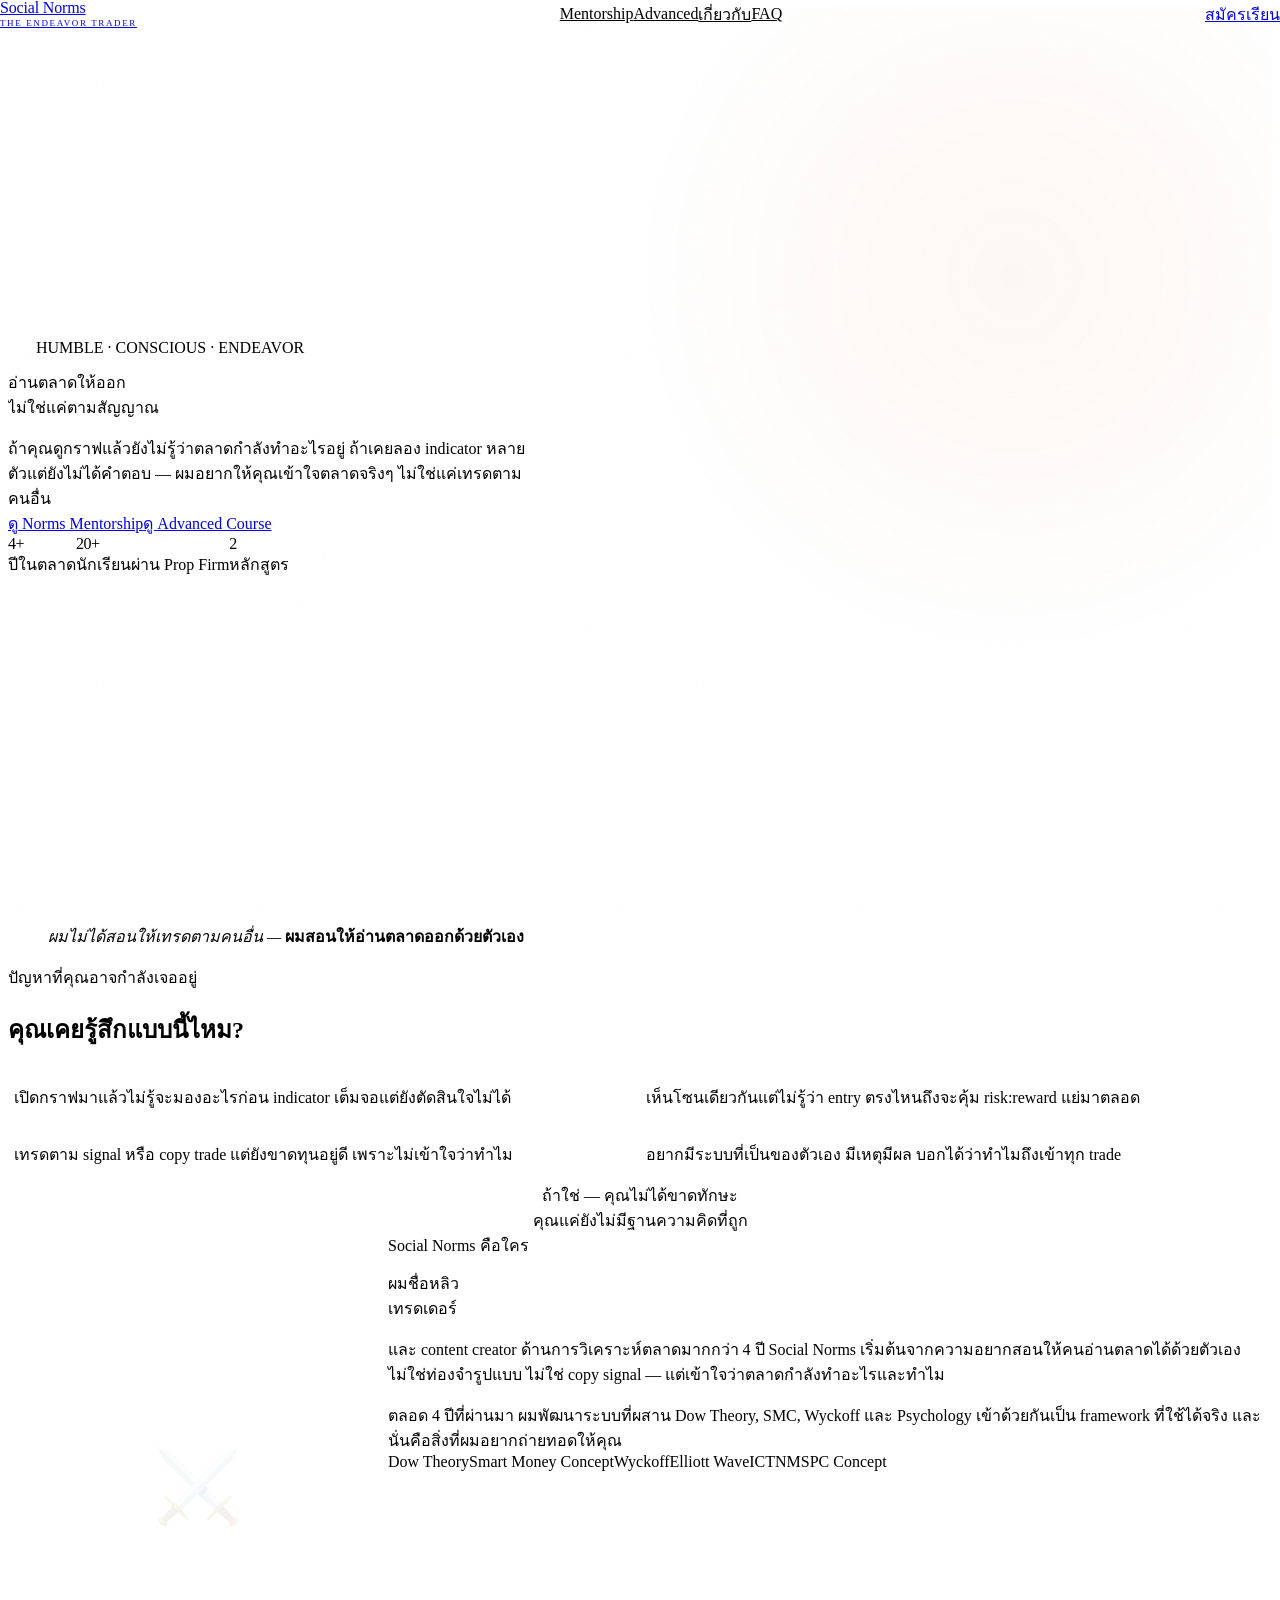
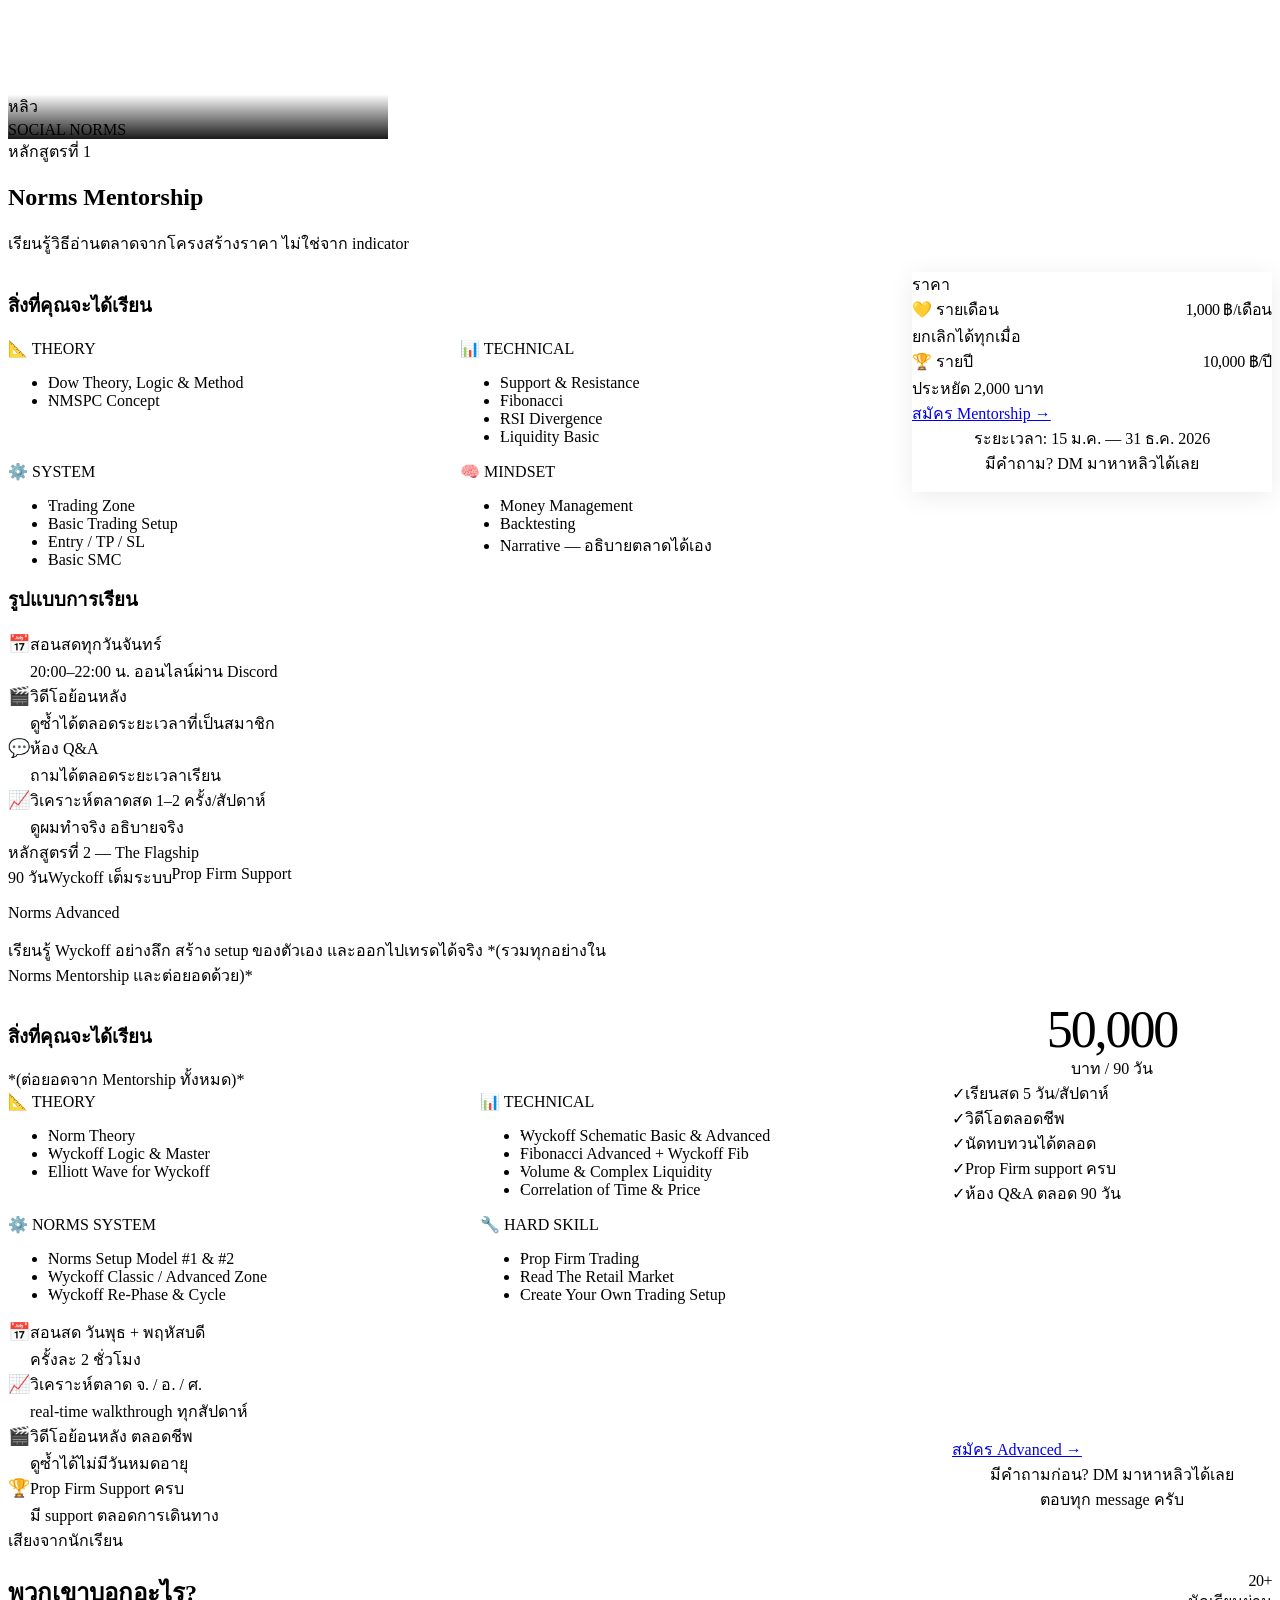
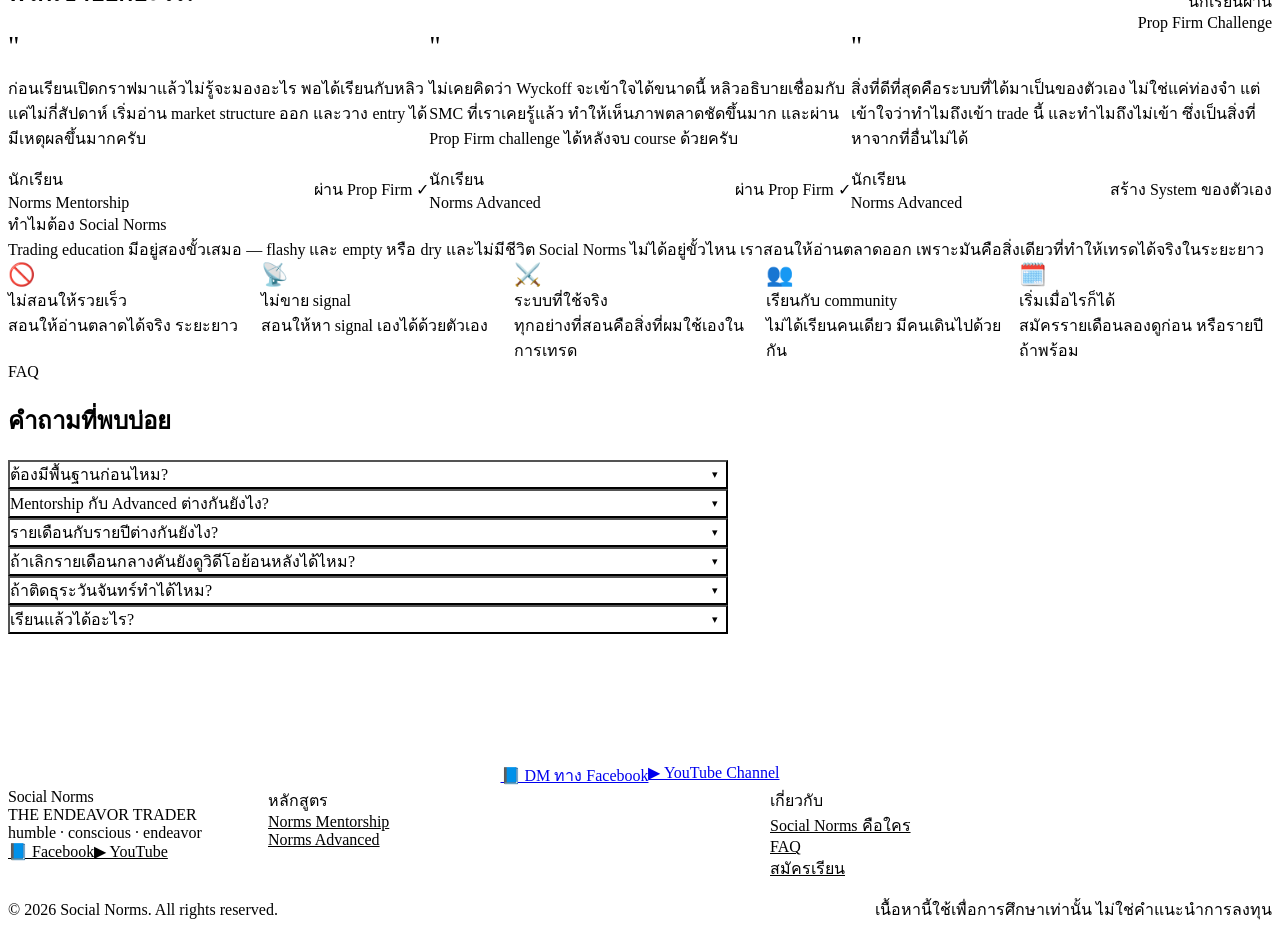
==== index.html @ 7aba49e7 "Initial landing page" ====
<!DOCTYPE html>
<html lang="th">
<head>
  <meta charset="UTF-8" />
  <meta name="viewport" content="width=device-width, initial-scale=1.0" />
  <meta name="description" content="Social Norms — เรียนรู้วิธีอ่านตลาดจากโครงสร้างราคา ไม่ใช่จาก indicator กับหลิว เทรดเดอร์และ content creator 4+ ปี นักเรียนกว่า 20 คนผ่าน Prop Firm" />
  <meta property="og:title" content="Social Norms — The Endeavor Trader" />
  <meta property="og:description" content="อ่านตลาดให้ออก ไม่ใช่แค่ตามสัญญาณ" />
  <meta property="og:type" content="website" />
  <title>Social Norms — The Endeavor Trader</title>
  <link rel="stylesheet" href="design-system.css" />

  <style>
    /* ═══════════════════════════════════════════════════════════
       PAGE-SPECIFIC STYLES
       Everything that extends the design system for this page.
    ═══════════════════════════════════════════════════════════ */

    /* ── NAV ─────────────────────────────────────────────────── */
    #nav {
      position: fixed;
      top: 0; left: 0; right: 0;
      z-index: var(--z-nav);
      height: var(--nav-height);
      display: flex;
      align-items: center;
      transition:
        background var(--duration-normal) var(--ease-out),
        border-color var(--duration-normal) var(--ease-out),
        backdrop-filter var(--duration-normal) var(--ease-out);
    }
    #nav.at-top {
      background: transparent;
      border-bottom: 1px solid transparent;
    }
    #nav.scrolled {
      background: rgba(13, 13, 13, 0.88);
      backdrop-filter: blur(16px);
      -webkit-backdrop-filter: blur(16px);
      border-bottom: 1px solid var(--border-subtle);
    }
    .nav-inner {
      width: 100%;
      max-width: var(--max-w-layout);
      margin: 0 auto;
      padding: 0 var(--section-padding-x);
      display: flex;
      align-items: center;
      justify-content: space-between;
      gap: var(--space-8);
    }
    .nav-logo {
      display: flex;
      flex-direction: column;
      line-height: 1;
      flex-shrink: 0;
    }
    .nav-logo-name {
      font-size: 16px;
      font-weight: var(--weight-black);
      color: var(--text-primary);
      letter-spacing: -0.01em;
    }
    .nav-logo-sub {
      font-size: 9px;
      font-weight: var(--weight-bold);
      color: var(--amber);
      letter-spacing: 0.18em;
      text-transform: uppercase;
      margin-top: 3px;
    }
    .nav-links {
      display: flex;
      align-items: center;
      gap: var(--space-8);
      flex: 1;
      justify-content: center;
    }
    .nav-links a {
      font-size: var(--text-sm);
      font-weight: var(--weight-medium);
      color: var(--text-secondary);
      transition: color var(--duration-fast) var(--ease-out);
      white-space: nowrap;
    }
    .nav-links a:hover { color: var(--text-primary); }

    .hamburger {
      display: none;
      flex-direction: column;
      justify-content: center;
      gap: 5px;
      width: 36px;
      height: 36px;
      cursor: pointer;
      flex-shrink: 0;
    }
    .hamburger span {
      display: block;
      height: 1.5px;
      background: var(--text-primary);
      border-radius: 2px;
      transition: all var(--duration-normal) var(--ease-out);
    }
    .hamburger.is-open span:nth-child(1) { transform: translateY(6.5px) rotate(45deg); }
    .hamburger.is-open span:nth-child(2) { opacity: 0; transform: scaleX(0); }
    .hamburger.is-open span:nth-child(3) { transform: translateY(-6.5px) rotate(-45deg); }

    .mobile-menu {
      position: fixed;
      inset: var(--nav-height) 0 0 0;
      z-index: calc(var(--z-nav) - 1);
      background: rgba(13, 13, 13, 0.97);
      backdrop-filter: blur(20px);
      display: flex;
      flex-direction: column;
      padding: var(--space-8) var(--space-6);
      gap: var(--space-1);
      pointer-events: none;
      opacity: 0;
      transform: translateY(-8px);
      transition:
        opacity var(--duration-normal) var(--ease-out),
        transform var(--duration-normal) var(--ease-out);
    }
    .mobile-menu.is-open {
      pointer-events: all;
      opacity: 1;
      transform: none;
    }
    .mobile-menu a {
      display: block;
      font-size: var(--text-lg);
      font-weight: var(--weight-bold);
      color: var(--text-secondary);
      padding: var(--space-4) 0;
      border-bottom: 1px solid var(--border-subtle);
      transition: color var(--duration-fast) var(--ease-out);
    }
    .mobile-menu a:hover { color: var(--text-primary); }
    .mobile-menu a.cta-link { color: var(--amber); border-bottom: none; margin-top: var(--space-4); }
    .mobile-menu a.cta-link:hover { color: var(--amber-300); }


    /* ── HERO ─────────────────────────────────────────────────── */
    #hero {
      position: relative;
      min-height: 100svh;
      display: flex;
      align-items: center;
      background: var(--bg-void);
      overflow: hidden;
    }
    #hero::before {
      content: '';
      position: absolute;
      top: -20%; right: -15%;
      width: 70vw;
      height: 70vw;
      max-width: 900px;
      max-height: 900px;
      background: radial-gradient(circle, rgba(212,122,42,0.055) 0%, transparent 60%);
      pointer-events: none;
    }
    #hero::after {
      content: '';
      position: absolute;
      inset: 0;
      background-image: url("data:image/svg+xml,%3Csvg xmlns='http://www.w3.org/2000/svg' width='300' height='300'%3E%3Cfilter id='noise'%3E%3CfeTurbulence type='fractalNoise' baseFrequency='0.65' numOctaves='3' stitchTiles='stitch'/%3E%3C/filter%3E%3Crect width='300' height='300' filter='url(%23noise)' opacity='0.035'/%3E%3C/svg%3E");
      pointer-events: none;
      opacity: 0.5;
    }
    .hero-inner {
      position: relative;
      z-index: 1;
      width: 100%;
      max-width: var(--max-w-layout);
      margin: 0 auto;
      padding: calc(var(--nav-height) + var(--space-24)) var(--section-padding-x) var(--space-24);
    }
    .hero-label {
      display: flex;
      align-items: center;
      gap: var(--space-3);
      margin-bottom: var(--space-8);
    }
    .hero-label-line { width: 28px; height: 1.5px; background: var(--amber); }
    .hero-label-text {
      font-size: var(--text-xs);
      font-weight: var(--weight-bold);
      color: var(--amber);
      letter-spacing: var(--tracking-label);
      text-transform: uppercase;
    }
    .hero-headline {
      font-size: var(--text-hero);
      font-weight: var(--weight-black);
      line-height: var(--leading-tight);
      letter-spacing: var(--tracking-display);
      color: var(--text-primary);
      margin-bottom: var(--space-6);
      max-width: 820px;
    }
    .hero-headline .accent { color: var(--amber); }
    .hero-body {
      font-size: clamp(var(--text-base), 1.6vw, var(--text-md));
      color: var(--text-secondary);
      line-height: var(--leading-relaxed);
      max-width: 520px;
      margin-bottom: var(--space-10);
    }
    .hero-actions {
      display: flex;
      align-items: center;
      gap: var(--space-4);
      flex-wrap: wrap;
      margin-bottom: var(--space-16);
    }
    .hero-stats {
      display: flex;
      gap: var(--space-12);
      padding-top: var(--space-10);
      border-top: 1px solid var(--border-subtle);
      flex-wrap: wrap;
    }
    .hero-stat-num {
      font-size: var(--text-4xl);
      font-weight: var(--weight-black);
      color: var(--amber);
      line-height: 1;
      letter-spacing: -0.03em;
      font-variant-numeric: tabular-nums;
      margin-bottom: var(--space-1);
    }
    .hero-stat-label { font-size: var(--text-sm); color: var(--text-muted); font-weight: var(--weight-medium); }


    /* ── SIGNAL STRIP ─────────────────────────────────────────── */
    #signal {
      background: var(--bg-surface);
      border-top: 1px solid var(--border-subtle);
      border-bottom: 1px solid var(--border-subtle);
      padding: var(--space-10) 0;
    }
    .signal-inner { display: flex; align-items: center; gap: var(--space-6); }
    .signal-line { flex-shrink: 0; width: 40px; height: 1px; background: var(--amber); }
    .signal-quote {
      font-size: clamp(var(--text-base), 1.8vw, var(--text-lg));
      color: var(--text-secondary);
      font-weight: var(--weight-regular);
      font-style: italic;
      line-height: var(--leading-relaxed);
    }
    .signal-quote strong { color: var(--text-primary); font-style: normal; }


    /* ── PROBLEMS ─────────────────────────────────────────────── */
    #problems { background: var(--bg-surface); }
    .problems-grid {
      display: grid;
      grid-template-columns: 1fr 1fr;
      gap: var(--space-4);
      margin-top: var(--space-12);
    }
    .problem-item {
      display: flex;
      align-items: flex-start;
      gap: var(--space-4);
      padding: var(--space-6);
      background: var(--bg-raised);
      border-radius: var(--radius-md);
      border: 1px solid var(--border-subtle);
      transition: border-color var(--duration-normal) var(--ease-out), background var(--duration-normal) var(--ease-out);
    }
    .problem-item:hover { border-color: var(--border-amber); background: var(--bg-highlight); }
    .problem-dot {
      width: 6px; height: 6px;
      background: var(--amber);
      border-radius: var(--radius-full);
      flex-shrink: 0;
      margin-top: 10px;
    }
    .problem-text { font-size: var(--text-base); color: var(--text-secondary); line-height: var(--leading-relaxed); }
    .problems-resolution {
      margin-top: var(--space-8);
      padding: var(--space-6) var(--space-8);
      border: 1px solid var(--border-amber);
      border-radius: var(--radius-md);
      background: var(--amber-tint-8);
      font-size: clamp(var(--text-base), 1.6vw, var(--text-md));
      color: var(--amber-300);
      font-weight: var(--weight-medium);
      line-height: var(--leading-relaxed);
      text-align: center;
    }
    .problems-resolution strong { color: var(--text-primary); font-weight: var(--weight-black); }


    /* ── ABOUT ────────────────────────────────────────────────── */
    #about { background: var(--bg-base); }
    .about-grid {
      display: grid;
      grid-template-columns: 380px 1fr;
      gap: var(--space-16);
      align-items: start;
    }
    .about-portrait-box {
      aspect-ratio: 3/4;
      background: var(--bg-raised);
      border-radius: var(--radius-lg);
      border: 1px solid var(--border-default);
      overflow: hidden;
      display: flex;
      align-items: center;
      justify-content: center;
      position: relative;
    }
    .about-portrait-placeholder { font-size: 72px; opacity: 0.08; }
    .about-portrait-caption {
      position: absolute;
      bottom: 0; left: 0; right: 0;
      padding: var(--space-4) var(--space-5);
      background: linear-gradient(to top, rgba(13,13,13,0.95), transparent);
    }
    .about-portrait-name { font-size: var(--text-sm); font-weight: var(--weight-bold); color: var(--text-primary); }
    .about-portrait-role { font-size: var(--text-xs); color: var(--amber); letter-spacing: var(--tracking-caption); text-transform: uppercase; margin-top: 2px; }
    .about-headline {
      font-size: clamp(var(--text-3xl), 4vw, var(--text-5xl));
      font-weight: var(--weight-black);
      line-height: var(--leading-tight);
      letter-spacing: var(--tracking-display);
      margin-bottom: var(--space-6);
    }
    .about-body { font-size: var(--text-base); color: var(--text-secondary); line-height: var(--leading-relaxed); margin-bottom: var(--space-4); }
    .about-frameworks { display: flex; flex-wrap: wrap; gap: var(--space-2); margin-top: var(--space-8); }
    .about-framework-tag {
      padding: var(--space-2) var(--space-4);
      background: var(--bg-overlay);
      border: 1px solid var(--border-default);
      border-radius: var(--radius-sm);
      font-size: var(--text-sm);
      font-weight: var(--weight-medium);
      color: var(--text-secondary);
      transition: border-color var(--duration-fast) var(--ease-out), color var(--duration-fast) var(--ease-out);
    }
    .about-framework-tag:hover { border-color: var(--border-amber); color: var(--amber-300); }


    /* ── MENTORSHIP ───────────────────────────────────────────── */
    #mentorship { background: var(--surface-light); color: var(--text-on-light); }
    .course-intro { max-width: var(--max-w-text); margin-bottom: var(--space-16); }
    .course-intro .label { color: var(--amber-700); }
    .mentorship-layout {
      display: grid;
      grid-template-columns: 1fr 360px;
      gap: var(--space-12);
      align-items: start;
    }
    .curriculum-grid { display: grid; grid-template-columns: 1fr 1fr; gap: var(--space-4); margin-top: var(--space-6); }
    .curriculum-block {
      padding: var(--space-5) var(--space-6);
      background: var(--surface-light-2);
      border-radius: var(--radius-md);
      border: 1px solid var(--surface-light-3);
    }
    .curriculum-block-title {
      font-size: var(--text-xs);
      font-weight: var(--weight-bold);
      color: var(--amber-700);
      letter-spacing: var(--tracking-label);
      text-transform: uppercase;
      margin-bottom: var(--space-3);
    }
    .curriculum-list { display: flex; flex-direction: column; gap: var(--space-1); }
    .curriculum-list li {
      font-size: var(--text-sm);
      color: var(--text-on-light-2);
      line-height: var(--leading-normal);
      padding-left: var(--space-4);
      position: relative;
    }
    .curriculum-list li::before { content: '·'; position: absolute; left: var(--space-1); color: var(--amber-600); }
    .format-list { display: flex; flex-direction: column; gap: var(--space-5); margin-top: var(--space-6); }
    .format-item { display: flex; gap: var(--space-4); align-items: flex-start; }
    .format-icon { font-size: 18px; flex-shrink: 0; margin-top: 1px; }
    .format-label { font-size: var(--text-sm); font-weight: var(--weight-bold); color: var(--text-on-light); margin-bottom: 2px; }
    .format-desc { font-size: var(--text-sm); color: var(--text-on-light-3); line-height: var(--leading-normal); }
    .pricing-card {
      background: #fff;
      border-radius: var(--radius-lg);
      border: 1px solid var(--surface-light-3);
      box-shadow: 0 4px 24px rgba(0,0,0,0.08);
      overflow: hidden;
      position: sticky;
      top: calc(var(--nav-height) + var(--space-6));
    }
    .pricing-header { padding: var(--space-6) var(--space-8); border-bottom: 1px solid var(--surface-light-3); }
    .pricing-title { font-size: var(--text-sm); font-weight: var(--weight-bold); color: var(--text-on-light-2); letter-spacing: var(--tracking-label); text-transform: uppercase; }
    .pricing-body { padding: var(--space-6) var(--space-8); }
    .pricing-option {
      display: flex;
      justify-content: space-between;
      align-items: flex-start;
      padding: var(--space-4) 0;
      border-bottom: 1px solid var(--surface-light-3);
    }
    .pricing-option:last-of-type { border-bottom: none; }
    .pricing-option-name { font-size: var(--text-sm); font-weight: var(--weight-bold); color: var(--text-on-light); }
    .pricing-option-note { font-size: var(--text-xs); color: var(--text-on-light-3); margin-top: 2px; }
    .pricing-option-price {
      font-size: var(--text-xl);
      font-weight: var(--weight-black);
      color: var(--amber-600);
      letter-spacing: -0.02em;
      font-variant-numeric: tabular-nums;
      white-space: nowrap;
    }
    .pricing-option-unit { font-size: var(--text-xs); font-weight: var(--weight-regular); color: var(--text-on-light-3); }
    .pricing-footer { padding: var(--space-6) var(--space-8); background: var(--surface-light-2); border-top: 1px solid var(--surface-light-3); }
    .pricing-note { font-size: var(--text-xs); color: var(--text-on-light-3); text-align: center; margin-top: var(--space-3); line-height: var(--leading-relaxed); }


    /* ── ADVANCED ─────────────────────────────────────────────── */
    #advanced { background: var(--bg-void); }
    .advanced-card {
      background: var(--bg-surface);
      border: 1px solid var(--border-default);
      border-top: 3px solid var(--amber);
      border-radius: var(--radius-lg);
      overflow: hidden;
    }
    .advanced-card-header { padding: var(--space-12) var(--space-12) var(--space-8); border-bottom: 1px solid var(--border-subtle); }
    .advanced-tags { display: flex; gap: var(--space-3); margin-bottom: var(--space-6); flex-wrap: wrap; }
    .advanced-headline {
      font-size: clamp(var(--text-2xl), 3.5vw, var(--text-4xl));
      font-weight: var(--weight-black);
      letter-spacing: var(--tracking-display);
      line-height: var(--leading-tight);
      margin-bottom: var(--space-4);
    }
    .advanced-subtext { font-size: var(--text-base); color: var(--text-secondary); max-width: 600px; line-height: var(--leading-relaxed); }
    .advanced-card-body { display: grid; grid-template-columns: 1fr 320px; gap: 0; }
    .advanced-curriculum { padding: var(--space-10) var(--space-12); border-right: 1px solid var(--border-subtle); }
    .advanced-curriculum-grid { display: grid; grid-template-columns: 1fr 1fr; gap: var(--space-4); margin-top: var(--space-6); }
    .advanced-format-list { display: flex; flex-direction: column; gap: var(--space-4); margin-top: var(--space-8); padding-top: var(--space-8); border-top: 1px solid var(--border-subtle); }
    .advanced-pricing { padding: var(--space-10) var(--space-8); display: flex; flex-direction: column; }
    .advanced-price-display { text-align: center; margin-bottom: var(--space-8); }
    .advanced-price-num { font-size: 52px; font-weight: var(--weight-black); color: var(--amber); letter-spacing: -0.04em; line-height: 1; font-variant-numeric: tabular-nums; }
    .advanced-price-unit { font-size: var(--text-sm); color: var(--text-muted); margin-top: var(--space-2); }
    .advanced-includes { display: flex; flex-direction: column; gap: var(--space-3); margin-bottom: var(--space-8); flex: 1; }
    .advanced-include { display: flex; align-items: center; gap: var(--space-3); font-size: var(--text-sm); color: var(--text-secondary); }
    .advanced-include-check { color: var(--amber); font-weight: var(--weight-black); font-size: var(--text-base); flex-shrink: 0; }


    /* ── TESTIMONIALS ────────────────────────────────────────── */
    #proof { background: var(--bg-surface); }
    .proof-header { display: flex; justify-content: space-between; align-items: flex-end; gap: var(--space-8); margin-bottom: var(--space-12); flex-wrap: wrap; }
    .proof-stat { text-align: right; flex-shrink: 0; }
    .proof-stat-num { font-size: var(--text-4xl); font-weight: var(--weight-black); color: var(--amber); letter-spacing: -0.03em; font-variant-numeric: tabular-nums; line-height: 1; }
    .proof-stat-label { font-size: var(--text-sm); color: var(--text-muted); margin-top: var(--space-1); }
    .testimonials-grid { display: grid; grid-template-columns: repeat(3, 1fr); gap: var(--space-5); }
    .testimonial {
      background: var(--bg-raised);
      border-radius: var(--radius-md);
      border: 1px solid var(--border-subtle);
      padding: var(--space-8);
      display: flex;
      flex-direction: column;
      gap: var(--space-5);
      transition: border-color var(--duration-normal) var(--ease-out);
    }
    .testimonial:hover { border-color: var(--border-amber); }
    .testimonial-mark { font-size: 28px; color: var(--amber); font-weight: var(--weight-black); line-height: 1; }
    .testimonial-text { font-size: var(--text-base); color: var(--text-secondary); line-height: var(--leading-relaxed); flex: 1; }
    .testimonial-footer { display: flex; align-items: center; justify-content: space-between; gap: var(--space-3); padding-top: var(--space-4); border-top: 1px solid var(--border-subtle); }
    .testimonial-author-name { font-size: var(--text-sm); font-weight: var(--weight-bold); color: var(--text-primary); }
    .testimonial-author-tag { font-size: var(--text-xs); color: var(--text-muted); margin-top: 2px; }


    /* ── WHY ──────────────────────────────────────────────────── */
    #why { background: var(--bg-base); }
    .why-statement {
      max-width: var(--max-w-text);
      font-size: clamp(var(--text-lg), 2.5vw, var(--text-2xl));
      font-weight: var(--weight-regular);
      color: var(--text-secondary);
      line-height: var(--leading-relaxed);
      margin-bottom: var(--space-16);
    }
    .why-statement strong { color: var(--text-primary); font-weight: var(--weight-bold); }
    .why-pillars { display: grid; grid-template-columns: repeat(5, 1fr); gap: var(--space-4); }
    .why-pillar {
      padding: var(--space-6) var(--space-5);
      border: 1px solid var(--border-subtle);
      border-radius: var(--radius-md);
      transition: border-color var(--duration-normal) var(--ease-out), background var(--duration-normal) var(--ease-out);
    }
    .why-pillar:hover { border-color: var(--border-amber); background: var(--amber-tint-8); }
    .why-pillar-icon { font-size: 22px; margin-bottom: var(--space-4); }
    .why-pillar-title { font-size: var(--text-sm); font-weight: var(--weight-bold); color: var(--text-primary); margin-bottom: var(--space-2); }
    .why-pillar-desc { font-size: var(--text-sm); color: var(--text-muted); line-height: var(--leading-relaxed); }


    /* ── FAQ ──────────────────────────────────────────────────── */
    #faq { background: var(--surface-light); color: var(--text-on-light); }
    .faq-body { max-width: 720px; margin-top: var(--space-12); }
    .faq-item { border-bottom: 1px solid var(--surface-light-3); }
    .faq-item:first-child { border-top: 1px solid var(--surface-light-3); }
    .faq-trigger {
      width: 100%;
      text-align: left;
      display: flex;
      justify-content: space-between;
      align-items: center;
      gap: var(--space-6);
      padding: var(--space-5) 0;
      font-family: var(--font-sans);
      font-size: var(--text-base);
      font-weight: var(--weight-bold);
      color: var(--text-on-light);
      cursor: pointer;
      background: none;
      transition: color var(--duration-fast) var(--ease-out);
    }
    .faq-trigger:hover { color: var(--amber-700); }
    .faq-trigger.is-open { color: var(--amber-700); }
    .faq-icon {
      flex-shrink: 0;
      width: 22px; height: 22px;
      border-radius: var(--radius-full);
      background: var(--surface-light-3);
      display: flex;
      align-items: center;
      justify-content: center;
      font-size: 11px;
      color: var(--text-on-light-2);
      transition: transform var(--duration-normal) var(--ease-out), background var(--duration-normal) var(--ease-out), color var(--duration-normal) var(--ease-out);
    }
    .faq-trigger.is-open .faq-icon { transform: rotate(180deg); background: var(--amber-600); color: #fff; }
    .faq-panel { max-height: 0; overflow: hidden; transition: max-height var(--duration-slow) var(--ease-out); }
    .faq-panel-inner { padding-bottom: var(--space-5); font-size: var(--text-base); color: var(--text-on-light-2); line-height: var(--leading-relaxed); }


    /* ── FINAL CTA ────────────────────────────────────────────── */
    #cta { background: var(--amber); position: relative; overflow: hidden; }
    #cta::before {
      content: '';
      position: absolute;
      top: -50%; right: -20%;
      width: 60vw; height: 60vw;
      background: radial-gradient(circle, rgba(255,255,255,0.07) 0%, transparent 60%);
      pointer-events: none;
    }
    .cta-inner { position: relative; z-index: 1; text-align: center; max-width: 600px; margin: 0 auto; }
    .cta-label { font-size: var(--text-xs); font-weight: var(--weight-bold); letter-spacing: var(--tracking-label); text-transform: uppercase; color: rgba(255,255,255,0.65); margin-bottom: var(--space-4); }
    .cta-headline { font-size: clamp(var(--text-3xl), 5vw, var(--text-5xl)); font-weight: var(--weight-black); letter-spacing: var(--tracking-display); line-height: var(--leading-tight); color: #fff; margin-bottom: var(--space-4); }
    .cta-body { font-size: var(--text-base); color: rgba(255,255,255,0.80); line-height: var(--leading-relaxed); margin-bottom: var(--space-10); }
    .cta-actions { display: flex; gap: var(--space-4); justify-content: center; flex-wrap: wrap; }


    /* ── FOOTER ───────────────────────────────────────────────── */
    footer { background: var(--bg-void); border-top: 1px solid var(--border-subtle); padding: var(--space-16) 0 var(--space-8); }
    .footer-top { display: grid; grid-template-columns: 260px 1fr 1fr; gap: var(--space-12); padding-bottom: var(--space-12); border-bottom: 1px solid var(--border-subtle); margin-bottom: var(--space-8); }
    .footer-brand-name { font-size: var(--text-lg); font-weight: var(--weight-black); letter-spacing: -0.01em; margin-bottom: var(--space-1); }
    .footer-brand-tagline { font-size: var(--text-xs); color: var(--amber); letter-spacing: var(--tracking-label); text-transform: uppercase; margin-bottom: var(--space-3); }
    .footer-brand-values { font-size: var(--text-xs); color: var(--text-muted); letter-spacing: var(--tracking-caption); }
    .footer-social { display: flex; gap: var(--space-3); margin-top: var(--space-6); }
    .footer-social-link {
      display: inline-flex;
      align-items: center;
      gap: var(--space-2);
      padding: var(--space-2) var(--space-4);
      background: var(--bg-raised);
      border: 1px solid var(--border-subtle);
      border-radius: var(--radius-sm);
      font-size: var(--text-xs);
      font-weight: var(--weight-medium);
      color: var(--text-muted);
      transition: border-color var(--duration-fast) var(--ease-out), color var(--duration-fast) var(--ease-out);
    }
    .footer-social-link:hover { border-color: var(--border-medium); color: var(--text-secondary); }
    .footer-col-title { font-size: var(--text-xs); font-weight: var(--weight-bold); letter-spacing: var(--tracking-label); text-transform: uppercase; color: var(--text-muted); margin-bottom: var(--space-5); }
    .footer-links { display: flex; flex-direction: column; gap: var(--space-3); }
    .footer-links a { font-size: var(--text-sm); color: var(--text-muted); transition: color var(--duration-fast) var(--ease-out); }
    .footer-links a:hover { color: var(--text-secondary); }
    .footer-bottom { display: flex; justify-content: space-between; align-items: center; gap: var(--space-4); flex-wrap: wrap; }
    .footer-bottom p { font-size: var(--text-xs); color: var(--text-muted); }


    /* ── RESPONSIVE ───────────────────────────────────────────── */
    @media (max-width: 1100px) {
      .why-pillars { grid-template-columns: repeat(3, 1fr); }
      .advanced-curriculum-grid { grid-template-columns: 1fr; }
    }
    @media (max-width: 900px) {
      .nav-links, .nav-cta { display: none; }
      .hamburger { display: flex; }
      .about-grid { grid-template-columns: 1fr; }
      .about-portrait { display: none; }
      .mentorship-layout { grid-template-columns: 1fr; }
      .curriculum-grid { grid-template-columns: 1fr; }
      .pricing-card { position: static; }
      .advanced-card-body { grid-template-columns: 1fr; }
      .advanced-curriculum { border-right: none; border-bottom: 1px solid var(--border-subtle); }
      .advanced-card-header { padding: var(--space-8); }
      .advanced-curriculum { padding: var(--space-8); }
      .advanced-pricing { padding: var(--space-8); }
      .testimonials-grid { grid-template-columns: 1fr; }
      .why-pillars { grid-template-columns: 1fr 1fr; }
      .proof-header { flex-direction: column; align-items: flex-start; }
      .proof-stat { text-align: left; }
      .footer-top { grid-template-columns: 1fr; gap: var(--space-8); }
      .footer-bottom { flex-direction: column; text-align: center; }
    }
    @media (max-width: 640px) {
      .problems-grid { grid-template-columns: 1fr; }
      .why-pillars { grid-template-columns: 1fr; }
      .hero-stats { gap: var(--space-8); }
      .cta-actions { flex-direction: column; align-items: center; }
    }
  </style>
</head>

<body>

  <!-- ══════════════ NAV ══════════════ -->
  <nav id="nav" class="at-top">
    <div class="nav-inner">
      <a href="/" class="nav-logo" aria-label="Social Norms — หน้าแรก">
        <span class="nav-logo-name">Social Norms</span>
        <span class="nav-logo-sub">The Endeavor Trader</span>
      </a>
      <div class="nav-links">
        <a href="#mentorship">Mentorship</a>
        <a href="#advanced">Advanced</a>
        <a href="#about">เกี่ยวกับ</a>
        <a href="#faq">FAQ</a>
      </div>
      <a href="#mentorship" class="btn btn-primary btn-sm nav-cta">สมัครเรียน</a>
      <button class="hamburger" id="hamburger" aria-label="เปิด/ปิดเมนู" aria-expanded="false">
        <span></span><span></span><span></span>
      </button>
    </div>
  </nav>

  <div class="mobile-menu" id="mobile-menu" role="navigation">
    <a href="#mentorship" onclick="closeMobileMenu()">Norms Mentorship</a>
    <a href="#advanced" onclick="closeMobileMenu()">Norms Advanced</a>
    <a href="#about" onclick="closeMobileMenu()">เกี่ยวกับ Social Norms</a>
    <a href="#faq" onclick="closeMobileMenu()">FAQ</a>
    <a href="#cta" onclick="closeMobileMenu()" class="cta-link">สมัครเรียน →</a>
  </div>


  <!-- ══════════════ HERO ══════════════ -->
  <section id="hero">
    <div class="hero-inner">
      <div class="hero-label reveal">
        <div class="hero-label-line"></div>
        <span class="hero-label-text">humble · conscious · endeavor</span>
      </div>
      <h1 class="hero-headline">
        <span class="reveal" style="--reveal-delay:80ms;">อ่านตลาดให้ออก</span><br/>
        <span class="reveal" style="--reveal-delay:160ms;">ไม่ใช่แค่<span class="accent">ตามสัญญาณ</span></span>
      </h1>
      <p class="hero-body reveal" style="--reveal-delay:240ms;">
        ถ้าคุณดูกราฟแล้วยังไม่รู้ว่าตลาดกำลังทำอะไรอยู่
        ถ้าเคยลอง indicator หลายตัวแต่ยังไม่ได้คำตอบ —
        ผมอยากให้คุณเข้าใจตลาดจริงๆ ไม่ใช่แค่เทรดตามคนอื่น
      </p>
      <div class="hero-actions reveal" style="--reveal-delay:320ms;">
        <a href="#mentorship" class="btn btn-primary btn-lg">ดู Norms Mentorship</a>
        <a href="#advanced" class="btn btn-ghost btn-lg">ดู Advanced Course</a>
      </div>
      <div class="hero-stats reveal" style="--reveal-delay:400ms;">
        <div class="hero-stat">
          <div class="hero-stat-num">4+</div>
          <div class="hero-stat-label">ปีในตลาด</div>
        </div>
        <div class="hero-stat">
          <div class="hero-stat-num">20+</div>
          <div class="hero-stat-label">นักเรียนผ่าน Prop Firm</div>
        </div>
        <div class="hero-stat">
          <div class="hero-stat-num">2</div>
          <div class="hero-stat-label">หลักสูตร</div>
        </div>
      </div>
    </div>
  </section>


  <!-- ══════════════ SIGNAL STRIP ══════════════ -->
  <div id="signal">
    <div class="container">
      <div class="signal-inner">
        <div class="signal-line"></div>
        <p class="signal-quote">
          ผมไม่ได้สอนให้เทรดตามคนอื่น —
          <strong>ผมสอนให้อ่านตลาดออกด้วยตัวเอง</strong>
        </p>
      </div>
    </div>
  </div>


  <!-- ══════════════ PROBLEMS ══════════════ -->
  <section id="problems" class="section">
    <div class="container">
      <span class="label reveal">ปัญหาที่คุณอาจกำลังเจออยู่</span>
      <h2 class="type-section reveal" style="--reveal-delay:80ms;">คุณเคยรู้สึกแบบนี้ไหม?</h2>
      <div class="problems-grid">
        <div class="problem-item reveal" style="--reveal-delay:80ms;">
          <div class="problem-dot"></div>
          <p class="problem-text">เปิดกราฟมาแล้วไม่รู้จะมองอะไรก่อน indicator เต็มจอแต่ยังตัดสินใจไม่ได้</p>
        </div>
        <div class="problem-item reveal" style="--reveal-delay:160ms;">
          <div class="problem-dot"></div>
          <p class="problem-text">เห็นโซนเดียวกันแต่ไม่รู้ว่า entry ตรงไหนถึงจะคุ้ม risk:reward แย่มาตลอด</p>
        </div>
        <div class="problem-item reveal" style="--reveal-delay:240ms;">
          <div class="problem-dot"></div>
          <p class="problem-text">เทรดตาม signal หรือ copy trade แต่ยังขาดทุนอยู่ดี เพราะไม่เข้าใจว่าทำไม</p>
        </div>
        <div class="problem-item reveal" style="--reveal-delay:320ms;">
          <div class="problem-dot"></div>
          <p class="problem-text">อยากมีระบบที่เป็นของตัวเอง มีเหตุมีผล บอกได้ว่าทำไมถึงเข้าทุก trade</p>
        </div>
      </div>
      <div class="problems-resolution reveal">
        ถ้าใช่ — คุณไม่ได้ขาดทักษะ<br/>
        <strong>คุณแค่ยังไม่มีฐานความคิดที่ถูก</strong>
      </div>
    </div>
  </section>


  <!-- ══════════════ ABOUT ══════════════ -->
  <section id="about" class="section">
    <div class="container">
      <div class="about-grid">
        <div class="about-portrait reveal">
          <div class="about-portrait-box">
            <div class="about-portrait-placeholder">⚔️</div>
            <div class="about-portrait-caption">
              <div class="about-portrait-name">หลิว</div>
              <div class="about-portrait-role">Social Norms</div>
            </div>
          </div>
        </div>
        <div class="about-content">
          <span class="label reveal">Social Norms คือใคร</span>
          <h2 class="about-headline reveal" style="--reveal-delay:80ms;">
            ผมชื่อหลิว<br/>
            <span class="text-amber">เทรดเดอร์</span>
          </h2>
          <p class="about-body reveal" style="--reveal-delay:160ms;">
            และ content creator ด้านการวิเคราะห์ตลาดมากกว่า 4 ปี
            Social Norms เริ่มต้นจากความอยากสอนให้คนอ่านตลาดได้ด้วยตัวเอง
            ไม่ใช่ท่องจำรูปแบบ ไม่ใช่ copy signal —
            แต่เข้าใจว่าตลาดกำลังทำอะไรและทำไม
          </p>
          <p class="about-body reveal" style="--reveal-delay:200ms;">
            ตลอด 4 ปีที่ผ่านมา ผมพัฒนาระบบที่ผสาน Dow Theory, SMC,
            Wyckoff และ Psychology เข้าด้วยกันเป็น framework ที่ใช้ได้จริง
            และนั่นคือสิ่งที่ผมอยากถ่ายทอดให้คุณ
          </p>
          <div class="about-frameworks reveal" style="--reveal-delay:280ms;">
            <span class="about-framework-tag">Dow Theory</span>
            <span class="about-framework-tag">Smart Money Concept</span>
            <span class="about-framework-tag">Wyckoff</span>
            <span class="about-framework-tag">Elliott Wave</span>
            <span class="about-framework-tag">ICT</span>
            <span class="about-framework-tag">NMSPC Concept</span>
          </div>
        </div>
      </div>
    </div>
  </section>


  <!-- ══════════════ MENTORSHIP ══════════════ -->
  <section id="mentorship" class="section">
    <div class="container">
      <div class="course-intro">
        <span class="label reveal">หลักสูตรที่ 1</span>
        <h2 class="type-section reveal" style="--reveal-delay:80ms;">Norms Mentorship</h2>
        <p class="type-body reveal" style="--reveal-delay:160ms; color:var(--text-on-light-2); margin-top:var(--space-3);">
          เรียนรู้วิธีอ่านตลาดจากโครงสร้างราคา ไม่ใช่จาก indicator
        </p>
      </div>
      <div class="mentorship-layout">
        <div>
          <h3 class="type-title reveal" style="color:var(--text-on-light);">สิ่งที่คุณจะได้เรียน</h3>
          <div class="curriculum-grid">
            <div class="curriculum-block reveal" style="--reveal-delay:80ms;">
              <div class="curriculum-block-title">📐 Theory</div>
              <ul class="curriculum-list">
                <li>Dow Theory, Logic & Method</li>
                <li>NMSPC Concept</li>
              </ul>
            </div>
            <div class="curriculum-block reveal" style="--reveal-delay:120ms;">
              <div class="curriculum-block-title">📊 Technical</div>
              <ul class="curriculum-list">
                <li>Support & Resistance</li>
                <li>Fibonacci</li>
                <li>RSI Divergence</li>
                <li>Liquidity Basic</li>
              </ul>
            </div>
            <div class="curriculum-block reveal" style="--reveal-delay:160ms;">
              <div class="curriculum-block-title">⚙️ System</div>
              <ul class="curriculum-list">
                <li>Trading Zone</li>
                <li>Basic Trading Setup</li>
                <li>Entry / TP / SL</li>
                <li>Basic SMC</li>
              </ul>
            </div>
            <div class="curriculum-block reveal" style="--reveal-delay:200ms;">
              <div class="curriculum-block-title">🧠 Mindset</div>
              <ul class="curriculum-list">
                <li>Money Management</li>
                <li>Backtesting</li>
                <li>Narrative — อธิบายตลาดได้เอง</li>
              </ul>
            </div>
          </div>
          <h3 class="type-title reveal" style="color:var(--text-on-light); margin-top:var(--space-10);">รูปแบบการเรียน</h3>
          <div class="format-list">
            <div class="format-item reveal" style="--reveal-delay:80ms;">
              <div class="format-icon">📅</div>
              <div>
                <div class="format-label">สอนสดทุกวันจันทร์</div>
                <div class="format-desc">20:00–22:00 น. ออนไลน์ผ่าน Discord</div>
              </div>
            </div>
            <div class="format-item reveal" style="--reveal-delay:120ms;">
              <div class="format-icon">🎬</div>
              <div>
                <div class="format-label">วิดีโอย้อนหลัง</div>
                <div class="format-desc">ดูซ้ำได้ตลอดระยะเวลาที่เป็นสมาชิก</div>
              </div>
            </div>
            <div class="format-item reveal" style="--reveal-delay:160ms;">
              <div class="format-icon">💬</div>
              <div>
                <div class="format-label">ห้อง Q&amp;A</div>
                <div class="format-desc">ถามได้ตลอดระยะเวลาเรียน</div>
              </div>
            </div>
            <div class="format-item reveal" style="--reveal-delay:200ms;">
              <div class="format-icon">📈</div>
              <div>
                <div class="format-label">วิเคราะห์ตลาดสด 1–2 ครั้ง/สัปดาห์</div>
                <div class="format-desc">ดูผมทำจริง อธิบายจริง</div>
              </div>
            </div>
          </div>
        </div>
        <div class="reveal" style="--reveal-delay:160ms;">
          <div class="pricing-card">
            <div class="pricing-header">
              <div class="pricing-title">ราคา</div>
            </div>
            <div class="pricing-body">
              <div class="pricing-option">
                <div>
                  <div class="pricing-option-name">💛 รายเดือน</div>
                  <div class="pricing-option-note">ยกเลิกได้ทุกเมื่อ</div>
                </div>
                <div class="text-right">
                  <div class="pricing-option-price">1,000 <span class="pricing-option-unit">฿/เดือน</span></div>
                </div>
              </div>
              <div class="pricing-option">
                <div>
                  <div class="pricing-option-name">🏆 รายปี</div>
                  <div class="pricing-option-note">ประหยัด 2,000 บาท</div>
                </div>
                <div class="text-right">
                  <div class="pricing-option-price">10,000 <span class="pricing-option-unit">฿/ปี</span></div>
                </div>
              </div>
            </div>
            <div class="pricing-footer">
              <a href="https://www.facebook.com/socialnormss" target="_blank" rel="noopener"
                 class="btn btn-primary" style="width:100%; justify-content:center;">
                สมัคร Mentorship →
              </a>
              <p class="pricing-note">
                ระยะเวลา: 15 ม.ค. — 31 ธ.ค. 2026<br/>
                มีคำถาม? DM มาหาหลิวได้เลย
              </p>
            </div>
          </div>
        </div>
      </div>
    </div>
  </section>


  <!-- ══════════════ ADVANCED ══════════════ -->
  <section id="advanced" class="section">
    <div class="container">
      <span class="label reveal">หลักสูตรที่ 2 — The Flagship</span>
      <div class="advanced-card reveal" style="--reveal-delay:80ms;">
        <div class="advanced-card-header">
          <div class="advanced-tags">
            <span class="tag tag-amber">90 วัน</span>
            <span class="tag tag-outline">Wyckoff เต็มระบบ</span>
            <span class="tag tag-subtle">Prop Firm Support</span>
          </div>
          <h2 class="advanced-headline">
            Norms <span class="text-amber">Advanced</span>
          </h2>
          <p class="advanced-subtext">
            เรียนรู้ Wyckoff อย่างลึก สร้าง setup ของตัวเอง และออกไปเทรดได้จริง
            *(รวมทุกอย่างใน Norms Mentorship และต่อยอดด้วย)*
          </p>
        </div>
        <div class="advanced-card-body">
          <div class="advanced-curriculum">
            <h3 class="type-title" style="margin-bottom:var(--space-2);">สิ่งที่คุณจะได้เรียน</h3>
            <p style="font-size:var(--text-sm); color:var(--text-muted); margin-bottom:var(--space-4);">*(ต่อยอดจาก Mentorship ทั้งหมด)*</p>
            <div class="advanced-curriculum-grid">
              <div class="curriculum-block">
                <div class="curriculum-block-title">📐 Theory</div>
                <ul class="curriculum-list" style="color:var(--text-secondary);">
                  <li>Norm Theory</li>
                  <li>Wyckoff Logic & Master</li>
                  <li>Elliott Wave for Wyckoff</li>
                </ul>
              </div>
              <div class="curriculum-block">
                <div class="curriculum-block-title">📊 Technical</div>
                <ul class="curriculum-list" style="color:var(--text-secondary);">
                  <li>Wyckoff Schematic Basic & Advanced</li>
                  <li>Fibonacci Advanced + Wyckoff Fib</li>
                  <li>Volume & Complex Liquidity</li>
                  <li>Correlation of Time & Price</li>
                </ul>
              </div>
              <div class="curriculum-block">
                <div class="curriculum-block-title">⚙️ Norms System</div>
                <ul class="curriculum-list" style="color:var(--text-secondary);">
                  <li>Norms Setup Model #1 & #2</li>
                  <li>Wyckoff Classic / Advanced Zone</li>
                  <li>Wyckoff Re-Phase & Cycle</li>
                </ul>
              </div>
              <div class="curriculum-block">
                <div class="curriculum-block-title">🔧 Hard Skill</div>
                <ul class="curriculum-list" style="color:var(--text-secondary);">
                  <li>Prop Firm Trading</li>
                  <li>Read The Retail Market</li>
                  <li>Create Your Own Trading Setup</li>
                </ul>
              </div>
            </div>
            <div class="advanced-format-list">
              <div class="format-item">
                <div class="format-icon">📅</div>
                <div>
                  <div class="format-label" style="color:var(--text-primary);">สอนสด วันพุธ + พฤหัสบดี</div>
                  <div class="format-desc">ครั้งละ 2 ชั่วโมง</div>
                </div>
              </div>
              <div class="format-item">
                <div class="format-icon">📈</div>
                <div>
                  <div class="format-label" style="color:var(--text-primary);">วิเคราะห์ตลาด จ. / อ. / ศ.</div>
                  <div class="format-desc">real-time walkthrough ทุกสัปดาห์</div>
                </div>
              </div>
              <div class="format-item">
                <div class="format-icon">🎬</div>
                <div>
                  <div class="format-label" style="color:var(--text-primary);">วิดีโอย้อนหลัง ตลอดชีพ</div>
                  <div class="format-desc">ดูซ้ำได้ไม่มีวันหมดอายุ</div>
                </div>
              </div>
              <div class="format-item">
                <div class="format-icon">🏆</div>
                <div>
                  <div class="format-label" style="color:var(--text-primary);">Prop Firm Support ครบ</div>
                  <div class="format-desc">มี support ตลอดการเดินทาง</div>
                </div>
              </div>
            </div>
          </div>
          <div class="advanced-pricing">
            <div class="advanced-price-display">
              <div class="advanced-price-num">50,000</div>
              <div class="advanced-price-unit">บาท / 90 วัน</div>
            </div>
            <div class="advanced-includes">
              <div class="advanced-include"><span class="advanced-include-check">✓</span>เรียนสด 5 วัน/สัปดาห์</div>
              <div class="advanced-include"><span class="advanced-include-check">✓</span>วิดีโอตลอดชีพ</div>
              <div class="advanced-include"><span class="advanced-include-check">✓</span>นัดทบทวนได้ตลอด</div>
              <div class="advanced-include"><span class="advanced-include-check">✓</span>Prop Firm support ครบ</div>
              <div class="advanced-include"><span class="advanced-include-check">✓</span>ห้อง Q&amp;A ตลอด 90 วัน</div>
            </div>
            <a href="https://www.facebook.com/socialnormss" target="_blank" rel="noopener"
               class="btn btn-primary btn-lg" style="width:100%; justify-content:center;">
              สมัคร Advanced →
            </a>
            <p style="font-size:var(--text-xs); color:var(--text-muted); text-align:center; margin-top:var(--space-3); line-height:var(--leading-relaxed);">
              มีคำถามก่อน? DM มาหาหลิวได้เลย<br/>ตอบทุก message ครับ
            </p>
          </div>
        </div>
      </div>
    </div>
  </section>


  <!-- ══════════════ PROOF ══════════════ -->
  <section id="proof" class="section">
    <div class="container">
      <div class="proof-header">
        <div>
          <span class="label reveal">เสียงจากนักเรียน</span>
          <h2 class="type-section reveal" style="--reveal-delay:80ms;">พวกเขาบอกอะไร?</h2>
        </div>
        <div class="proof-stat reveal">
          <div class="proof-stat-num">20+</div>
          <div class="proof-stat-label">นักเรียนผ่าน<br/>Prop Firm Challenge</div>
        </div>
      </div>
      <div class="testimonials-grid">
        <div class="testimonial reveal">
          <div class="testimonial-mark">"</div>
          <p class="testimonial-text">ก่อนเรียนเปิดกราฟมาแล้วไม่รู้จะมองอะไร พอได้เรียนกับหลิวแค่ไม่กี่สัปดาห์ เริ่มอ่าน market structure ออก และวาง entry ได้มีเหตุผลขึ้นมากครับ</p>
          <div class="testimonial-footer">
            <div>
              <div class="testimonial-author-name">นักเรียน</div>
              <div class="testimonial-author-tag">Norms Mentorship</div>
            </div>
            <span class="tag tag-success">ผ่าน Prop Firm ✓</span>
          </div>
        </div>
        <div class="testimonial reveal" style="--reveal-delay:80ms;">
          <div class="testimonial-mark">"</div>
          <p class="testimonial-text">ไม่เคยคิดว่า Wyckoff จะเข้าใจได้ขนาดนี้ หลิวอธิบายเชื่อมกับ SMC ที่เราเคยรู้แล้ว ทำให้เห็นภาพตลาดชัดขึ้นมาก และผ่าน Prop Firm challenge ได้หลังจบ course ด้วยครับ</p>
          <div class="testimonial-footer">
            <div>
              <div class="testimonial-author-name">นักเรียน</div>
              <div class="testimonial-author-tag">Norms Advanced</div>
            </div>
            <span class="tag tag-success">ผ่าน Prop Firm ✓</span>
          </div>
        </div>
        <div class="testimonial reveal" style="--reveal-delay:160ms;">
          <div class="testimonial-mark">"</div>
          <p class="testimonial-text">สิ่งที่ดีที่สุดคือระบบที่ได้มาเป็นของตัวเอง ไม่ใช่แค่ท่องจำ แต่เข้าใจว่าทำไมถึงเข้า trade นี้ และทำไมถึงไม่เข้า ซึ่งเป็นสิ่งที่หาจากที่อื่นไม่ได้</p>
          <div class="testimonial-footer">
            <div>
              <div class="testimonial-author-name">นักเรียน</div>
              <div class="testimonial-author-tag">Norms Advanced</div>
            </div>
            <span class="tag tag-subtle">สร้าง System ของตัวเอง</span>
          </div>
        </div>
      </div>
    </div>
  </section>


  <!-- ══════════════ WHY ══════════════ -->
  <section id="why" class="section">
    <div class="container">
      <span class="label reveal">ทำไมต้อง Social Norms</span>
      <p class="why-statement reveal" style="--reveal-delay:80ms; margin-top:var(--space-4);">
        Trading education มีอยู่สองขั้วเสมอ — <strong>flashy และ empty</strong> หรือ <strong>dry และไม่มีชีวิต</strong>
        Social Norms ไม่ได้อยู่ขั้วไหน <strong>เราสอนให้อ่านตลาดออก</strong> เพราะมันคือสิ่งเดียวที่ทำให้เทรดได้จริงในระยะยาว
      </p>
      <div class="why-pillars">
        <div class="why-pillar reveal"><div class="why-pillar-icon">🚫</div><div class="why-pillar-title">ไม่สอนให้รวยเร็ว</div><div class="why-pillar-desc">สอนให้อ่านตลาดได้จริง ระยะยาว</div></div>
        <div class="why-pillar reveal" style="--reveal-delay:80ms;"><div class="why-pillar-icon">📡</div><div class="why-pillar-title">ไม่ขาย signal</div><div class="why-pillar-desc">สอนให้หา signal เองได้ด้วยตัวเอง</div></div>
        <div class="why-pillar reveal" style="--reveal-delay:160ms;"><div class="why-pillar-icon">⚔️</div><div class="why-pillar-title">ระบบที่ใช้จริง</div><div class="why-pillar-desc">ทุกอย่างที่สอนคือสิ่งที่ผมใช้เองในการเทรด</div></div>
        <div class="why-pillar reveal" style="--reveal-delay:240ms;"><div class="why-pillar-icon">👥</div><div class="why-pillar-title">เรียนกับ community</div><div class="why-pillar-desc">ไม่ได้เรียนคนเดียว มีคนเดินไปด้วยกัน</div></div>
        <div class="why-pillar reveal" style="--reveal-delay:320ms;"><div class="why-pillar-icon">🗓️</div><div class="why-pillar-title">เริ่มเมื่อไรก็ได้</div><div class="why-pillar-desc">สมัครรายเดือนลองดูก่อน หรือรายปีถ้าพร้อม</div></div>
      </div>
    </div>
  </section>


  <!-- ══════════════ FAQ ══════════════ -->
  <section id="faq" class="section">
    <div class="container">
      <span class="label reveal">FAQ</span>
      <h2 class="type-section reveal" style="--reveal-delay:80ms;">คำถามที่พบบ่อย</h2>
      <div class="faq-body reveal" style="--reveal-delay:160ms;">
        <div class="faq-item">
          <button class="faq-trigger" onclick="toggleFAQ(this)">ต้องมีพื้นฐานก่อนไหม?<span class="faq-icon">▾</span></button>
          <div class="faq-panel"><div class="faq-panel-inner">ไม่จำเป็น Norms Mentorship ออกแบบมาสำหรับคนที่เริ่มต้นจากศูนย์ได้เลย</div></div>
        </div>
        <div class="faq-item">
          <button class="faq-trigger" onclick="toggleFAQ(this)">Mentorship กับ Advanced ต่างกันยังไง?<span class="faq-icon">▾</span></button>
          <div class="faq-panel"><div class="faq-panel-inner">Mentorship เน้น SMC + Dow Theory เรียนรายเดือนหรือรายปี วิดีโอย้อนหลังดูได้ตลอดช่วงที่เป็นสมาชิก — Advanced เรียน 90 วันเข้มข้น ครอบคลุม Wyckoff เต็มระบบ วิดีโอตลอดชีพ มี Prop Firm support และนัดทบทวนได้ ไม่จำเป็นต้องผ่าน Mentorship ก่อน</div></div>
        </div>
        <div class="faq-item">
          <button class="faq-trigger" onclick="toggleFAQ(this)">รายเดือนกับรายปีต่างกันยังไง?<span class="faq-icon">▾</span></button>
          <div class="faq-panel"><div class="faq-panel-inner">เนื้อหาและสิทธิ์เข้าถึงเหมือนกันทุกอย่าง รายปีประหยัดกว่า 2,000 บาท เหมาะถ้าตั้งใจเรียนจริงจังตลอดปี</div></div>
        </div>
        <div class="faq-item">
          <button class="faq-trigger" onclick="toggleFAQ(this)">ถ้าเลิกรายเดือนกลางคันยังดูวิดีโอย้อนหลังได้ไหม?<span class="faq-icon">▾</span></button>
          <div class="faq-panel"><div class="faq-panel-inner">วิดีโอย้อนหลังและ community access ใช้ได้ตลอดระยะเวลาที่ยังเป็นสมาชิกอยู่เท่านั้น</div></div>
        </div>
        <div class="faq-item">
          <button class="faq-trigger" onclick="toggleFAQ(this)">ถ้าติดธุระวันจันทร์ทำได้ไหม?<span class="faq-icon">▾</span></button>
          <div class="faq-panel"><div class="faq-panel-inner">ได้เลย มีวิดีโอย้อนหลังดูได้ทุกครั้ง ไม่มีการ miss content</div></div>
        </div>
        <div class="faq-item">
          <button class="faq-trigger" onclick="toggleFAQ(this)">เรียนแล้วได้อะไร?<span class="faq-icon">▾</span></button>
          <div class="faq-panel"><div class="faq-panel-inner">ได้ระบบที่เป็นของตัวเอง — อ่าน market structure ได้, หา zone ได้, วาง entry ได้ และอธิบายให้คนอื่นฟังได้ว่าทำไมถึงเข้า trade นี้</div></div>
        </div>
      </div>
    </div>
  </section>


  <!-- ══════════════ CTA ══════════════ -->
  <section id="cta" class="section">
    <div class="container">
      <div class="cta-inner">
        <div class="cta-label reveal">สนใจเรียน?</div>
        <h2 class="cta-headline reveal" style="--reveal-delay:80ms;">มาคุยกันได้เลย</h2>
        <p class="cta-body reveal" style="--reveal-delay:160ms;">
          DM มาหาหลิวทาง Facebook ได้เลยครับ<br/>ผมตอบทุก message
        </p>
        <div class="cta-actions reveal" style="--reveal-delay:240ms;">
          <a href="https://www.facebook.com/socialnormss" target="_blank" rel="noopener" class="btn btn-white btn-lg">📘 DM ทาง Facebook</a>
          <a href="https://www.youtube.com/@socialnorms.trader" target="_blank" rel="noopener" class="btn btn-white-outline btn-lg">▶ YouTube Channel</a>
        </div>
      </div>
    </div>
  </section>


  <!-- ══════════════ FOOTER ══════════════ -->
  <footer>
    <div class="container">
      <div class="footer-top">
        <div>
          <div class="footer-brand-name">Social Norms</div>
          <div class="footer-brand-tagline">The Endeavor Trader</div>
          <div class="footer-brand-values">humble · conscious · endeavor</div>
          <div class="footer-social">
            <a href="https://www.facebook.com/socialnormss" target="_blank" rel="noopener" class="footer-social-link">📘 Facebook</a>
            <a href="https://www.youtube.com/@socialnorms.trader" target="_blank" rel="noopener" class="footer-social-link">▶ YouTube</a>
          </div>
        </div>
        <div>
          <div class="footer-col-title">หลักสูตร</div>
          <div class="footer-links">
            <a href="#mentorship">Norms Mentorship</a>
            <a href="#advanced">Norms Advanced</a>
          </div>
        </div>
        <div>
          <div class="footer-col-title">เกี่ยวกับ</div>
          <div class="footer-links">
            <a href="#about">Social Norms คือใคร</a>
            <a href="#faq">FAQ</a>
            <a href="#cta">สมัครเรียน</a>
          </div>
        </div>
      </div>
      <div class="footer-bottom">
        <p>© 2026 Social Norms. All rights reserved.</p>
        <p>เนื้อหานี้ใช้เพื่อการศึกษาเท่านั้น ไม่ใช่คำแนะนำการลงทุน</p>
      </div>
    </div>
  </footer>


  <!-- ══════════════ SCRIPTS ══════════════ -->
  <script>
    // ── Nav scroll behavior
    const nav = document.getElementById('nav');
    const updateNav = () => {
      if (window.scrollY > 24) {
        nav.classList.remove('at-top');
        nav.classList.add('scrolled');
      } else {
        nav.classList.remove('scrolled');
        nav.classList.add('at-top');
      }
    };
    window.addEventListener('scroll', updateNav, { passive: true });
    updateNav();

    // ── Mobile menu
    const hamburger = document.getElementById('hamburger');
    const mobileMenu = document.getElementById('mobile-menu');
    let menuOpen = false;

    hamburger.addEventListener('click', () => {
      menuOpen = !menuOpen;
      hamburger.classList.toggle('is-open', menuOpen);
      mobileMenu.classList.toggle('is-open', menuOpen);
      hamburger.setAttribute('aria-expanded', menuOpen);
      document.body.style.overflow = menuOpen ? 'hidden' : '';
    });

    function closeMobileMenu() {
      menuOpen = false;
      hamburger.classList.remove('is-open');
      mobileMenu.classList.remove('is-open');
      hamburger.setAttribute('aria-expanded', 'false');
      document.body.style.overflow = '';
    }

    document.addEventListener('click', (e) => {
      if (menuOpen && !hamburger.contains(e.target) && !mobileMenu.contains(e.target)) {
        closeMobileMenu();
      }
    });

    // ── FAQ accordion
    function toggleFAQ(trigger) {
      const panel = trigger.nextElementSibling;
      const isOpen = trigger.classList.contains('is-open');
      document.querySelectorAll('.faq-trigger.is-open').forEach(t => {
        t.classList.remove('is-open');
        t.nextElementSibling.style.maxHeight = null;
      });
      if (!isOpen) {
        trigger.classList.add('is-open');
        panel.style.maxHeight = panel.scrollHeight + 'px';
      }
    }

    // ── Scroll reveal
    const revealObserver = new IntersectionObserver(
      (entries) => {
        entries.forEach(entry => {
          if (entry.isIntersecting) {
            entry.target.classList.add('is-visible');
            revealObserver.unobserve(entry.target);
          }
        });
      },
      { threshold: 0.1, rootMargin: '0px 0px -40px 0px' }
    );
    document.querySelectorAll('.reveal, .reveal-fade').forEach(el => {
      revealObserver.observe(el);
    });
  </script>

</body>
</html>
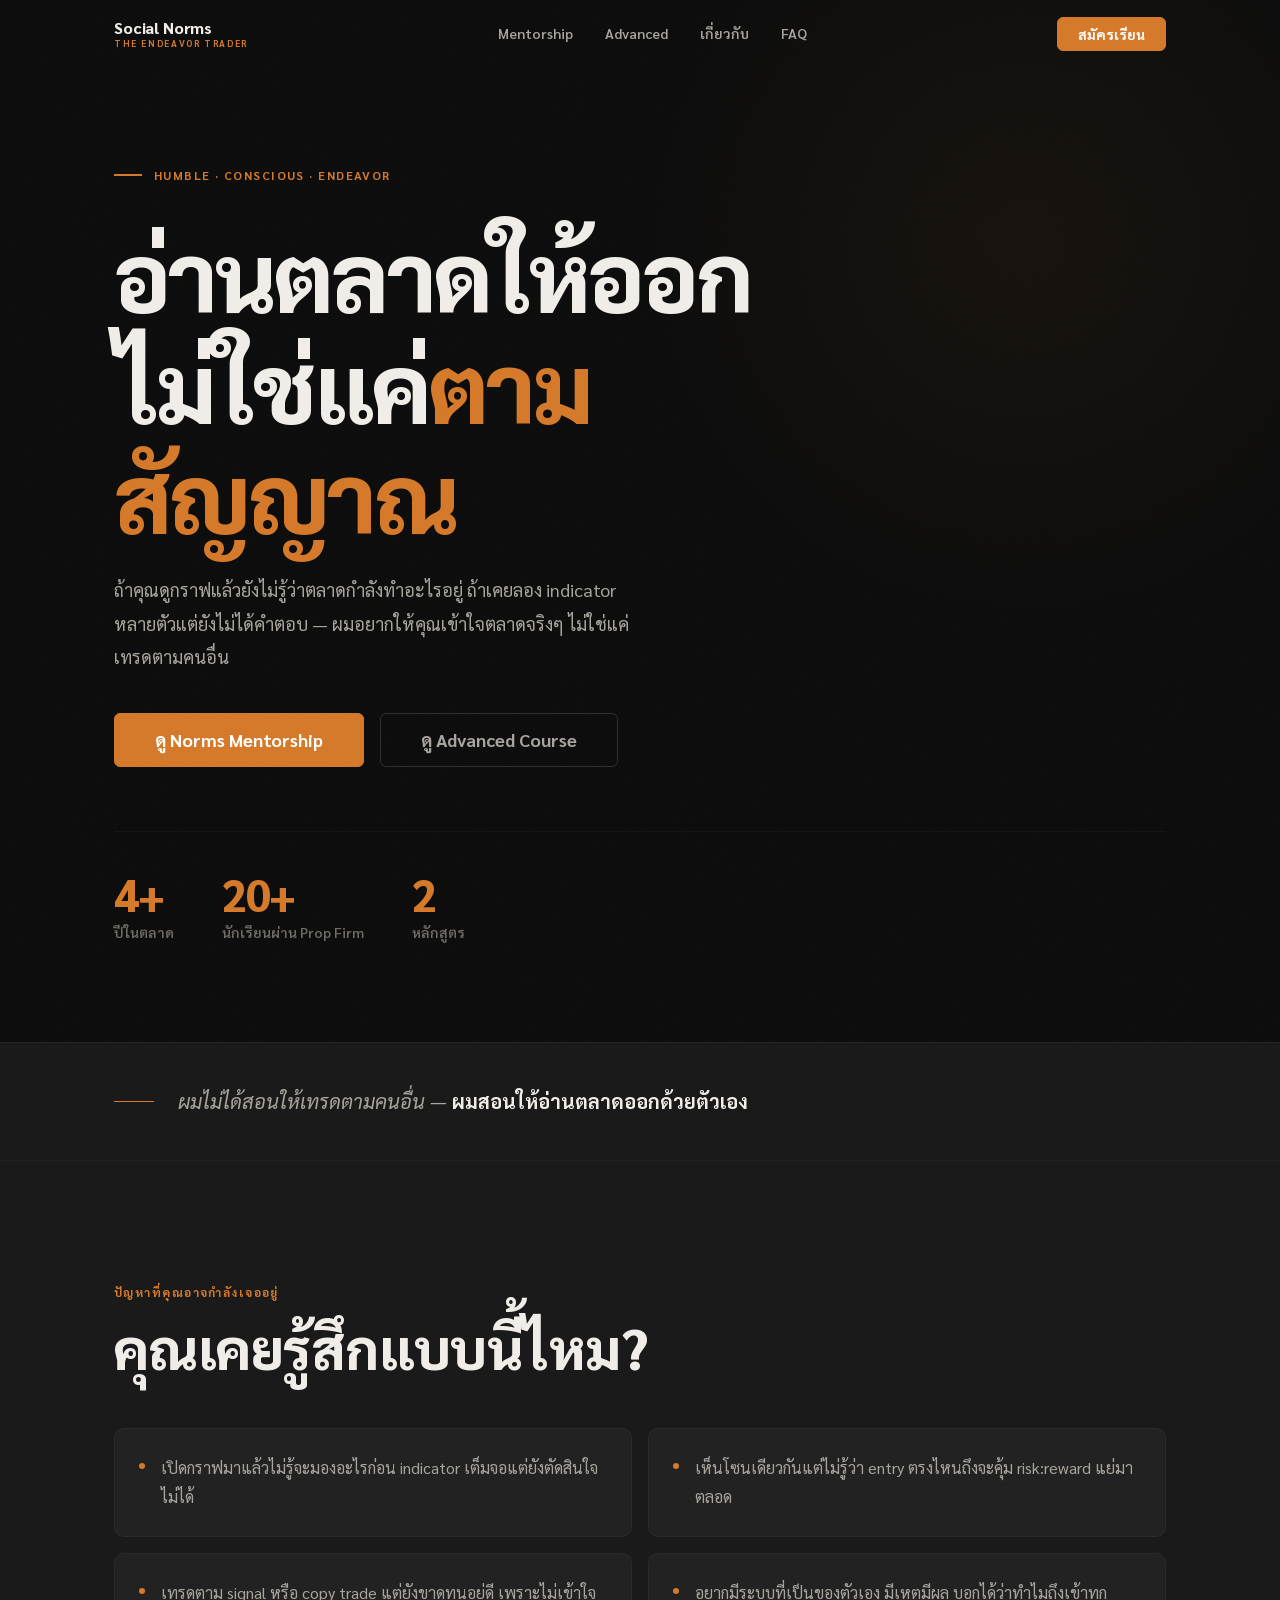
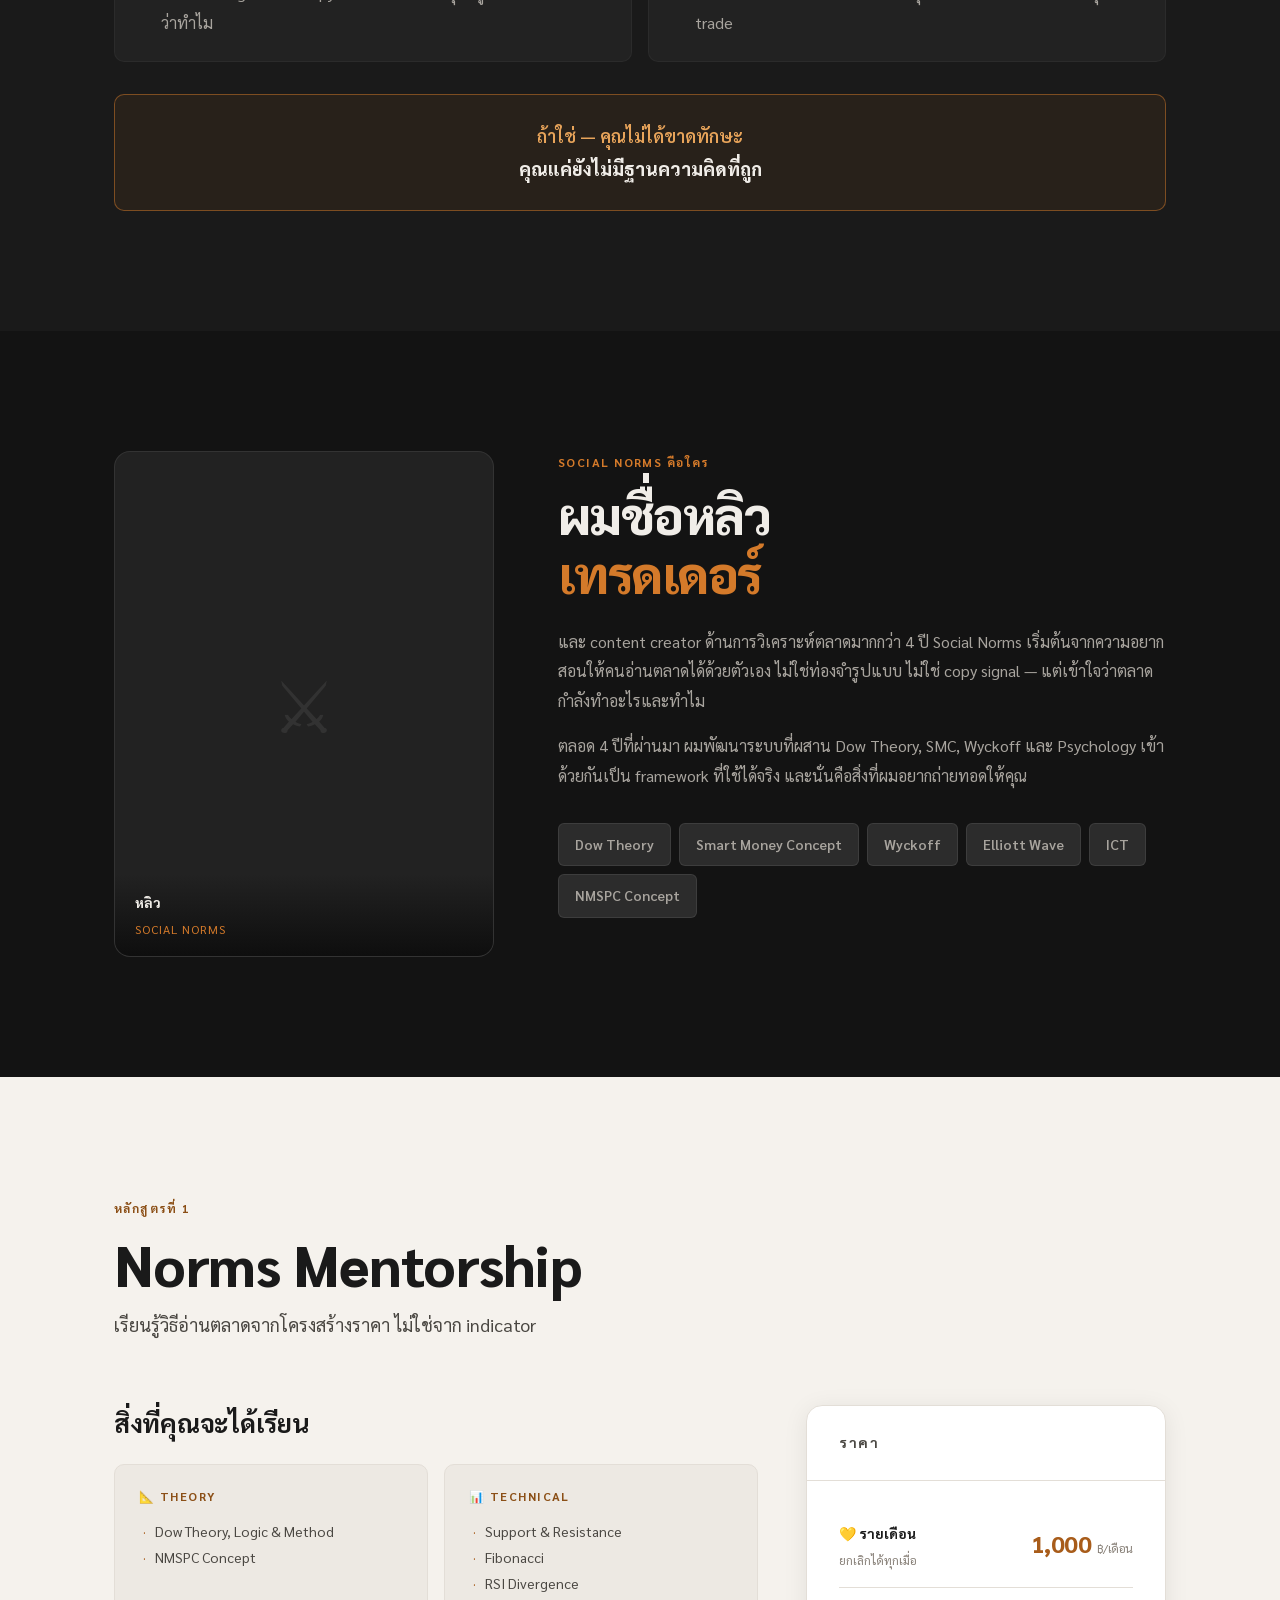
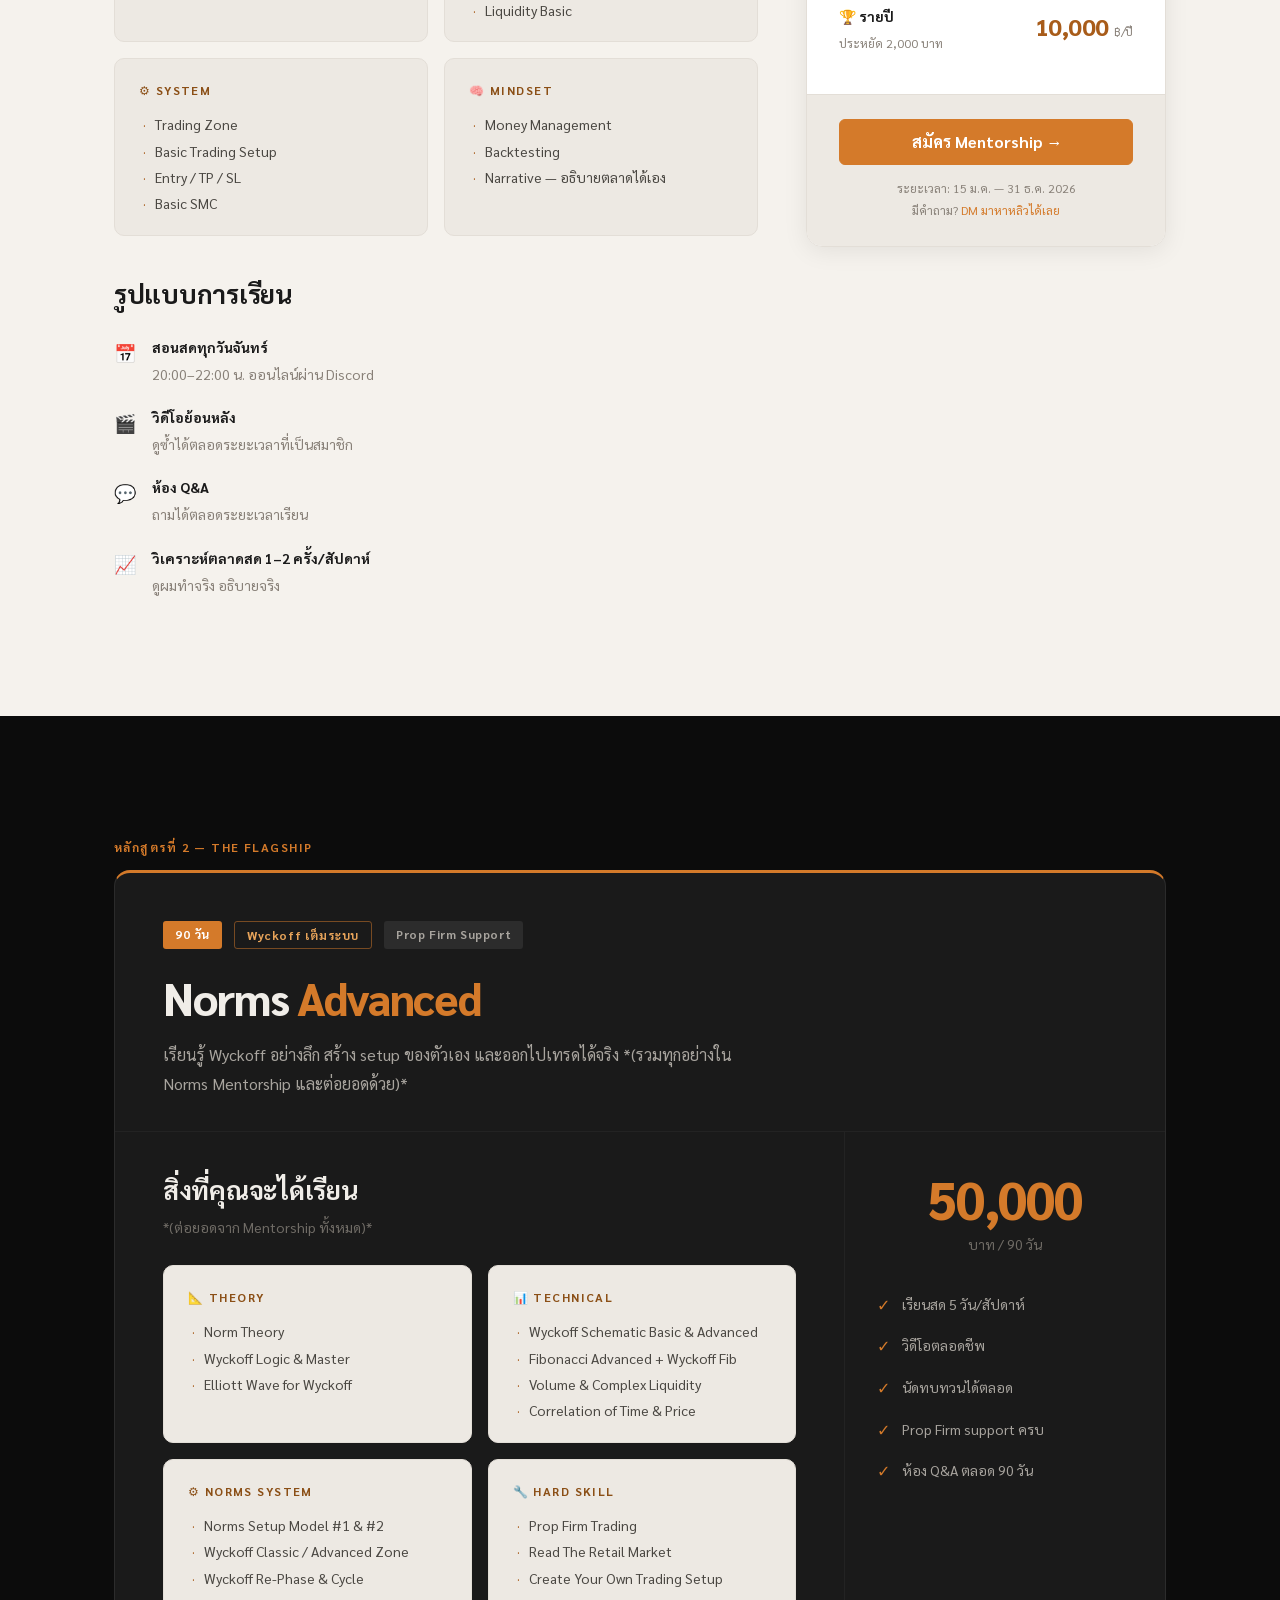
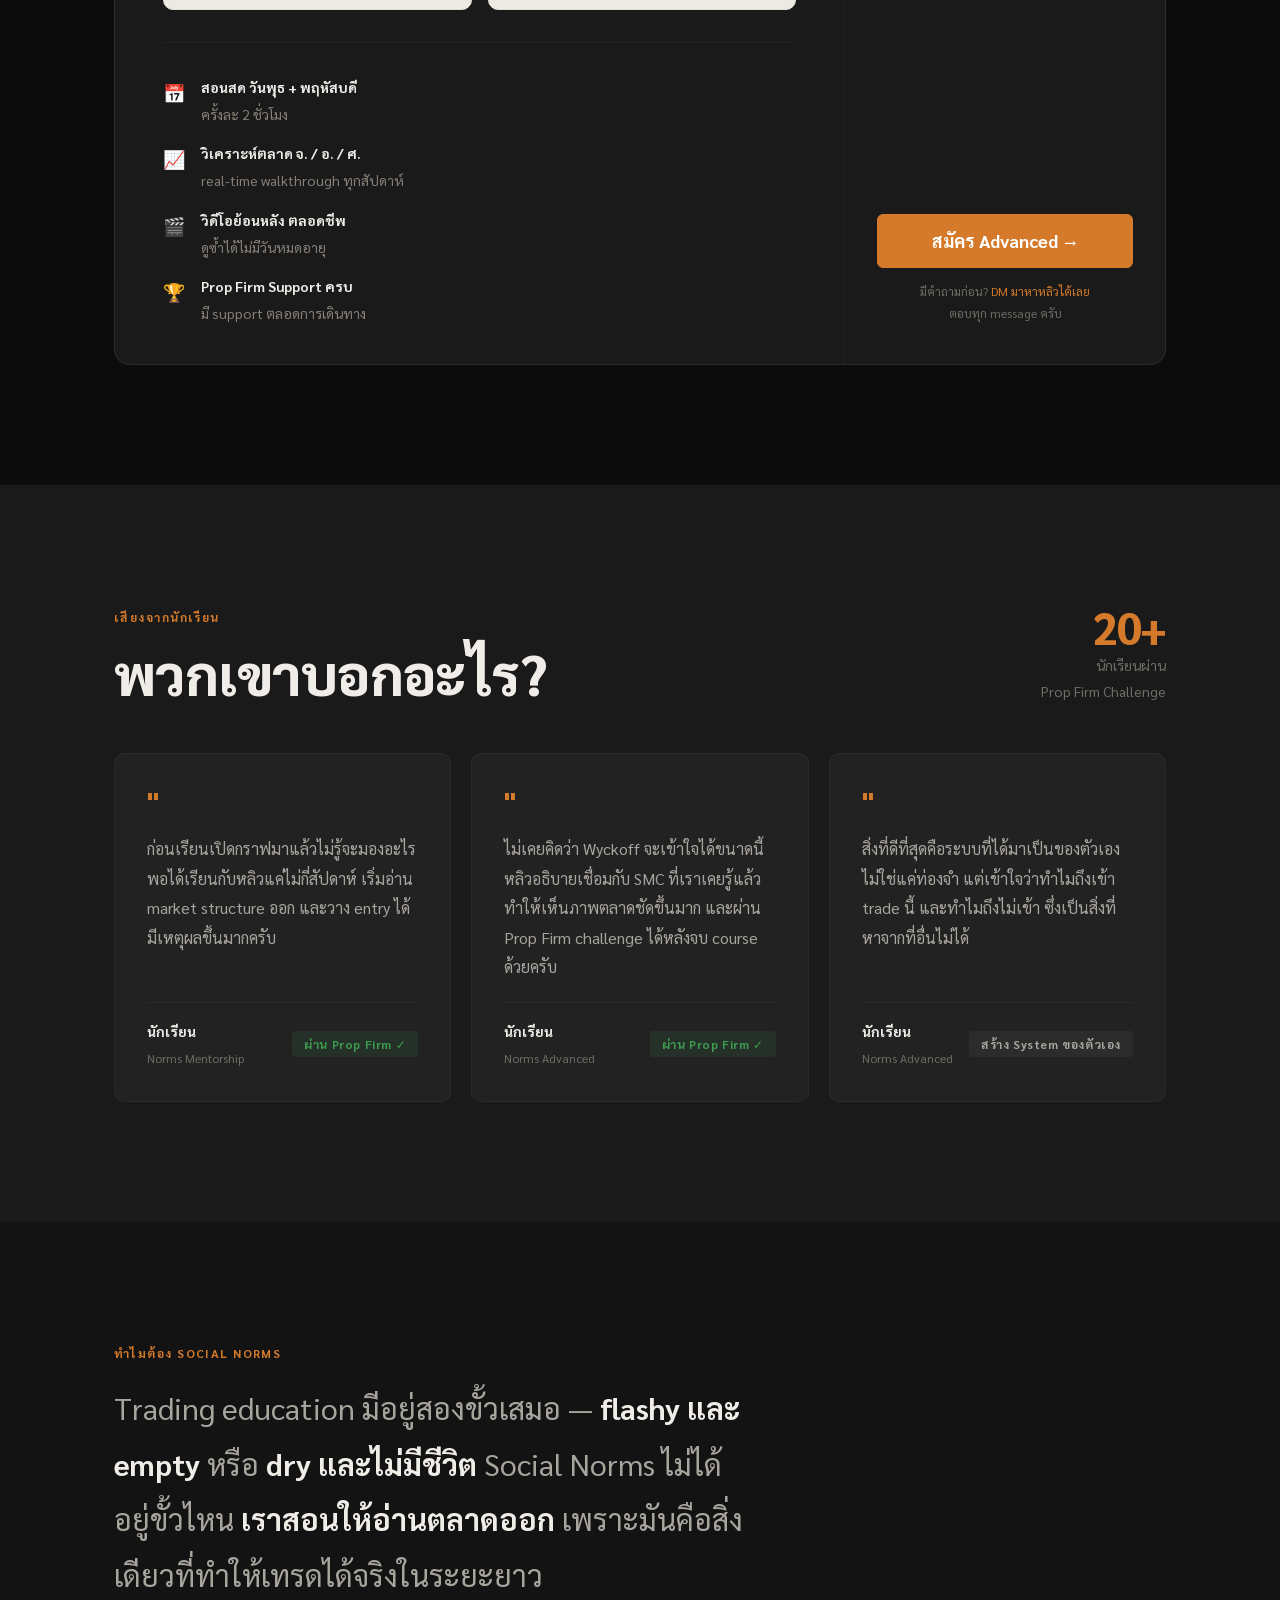
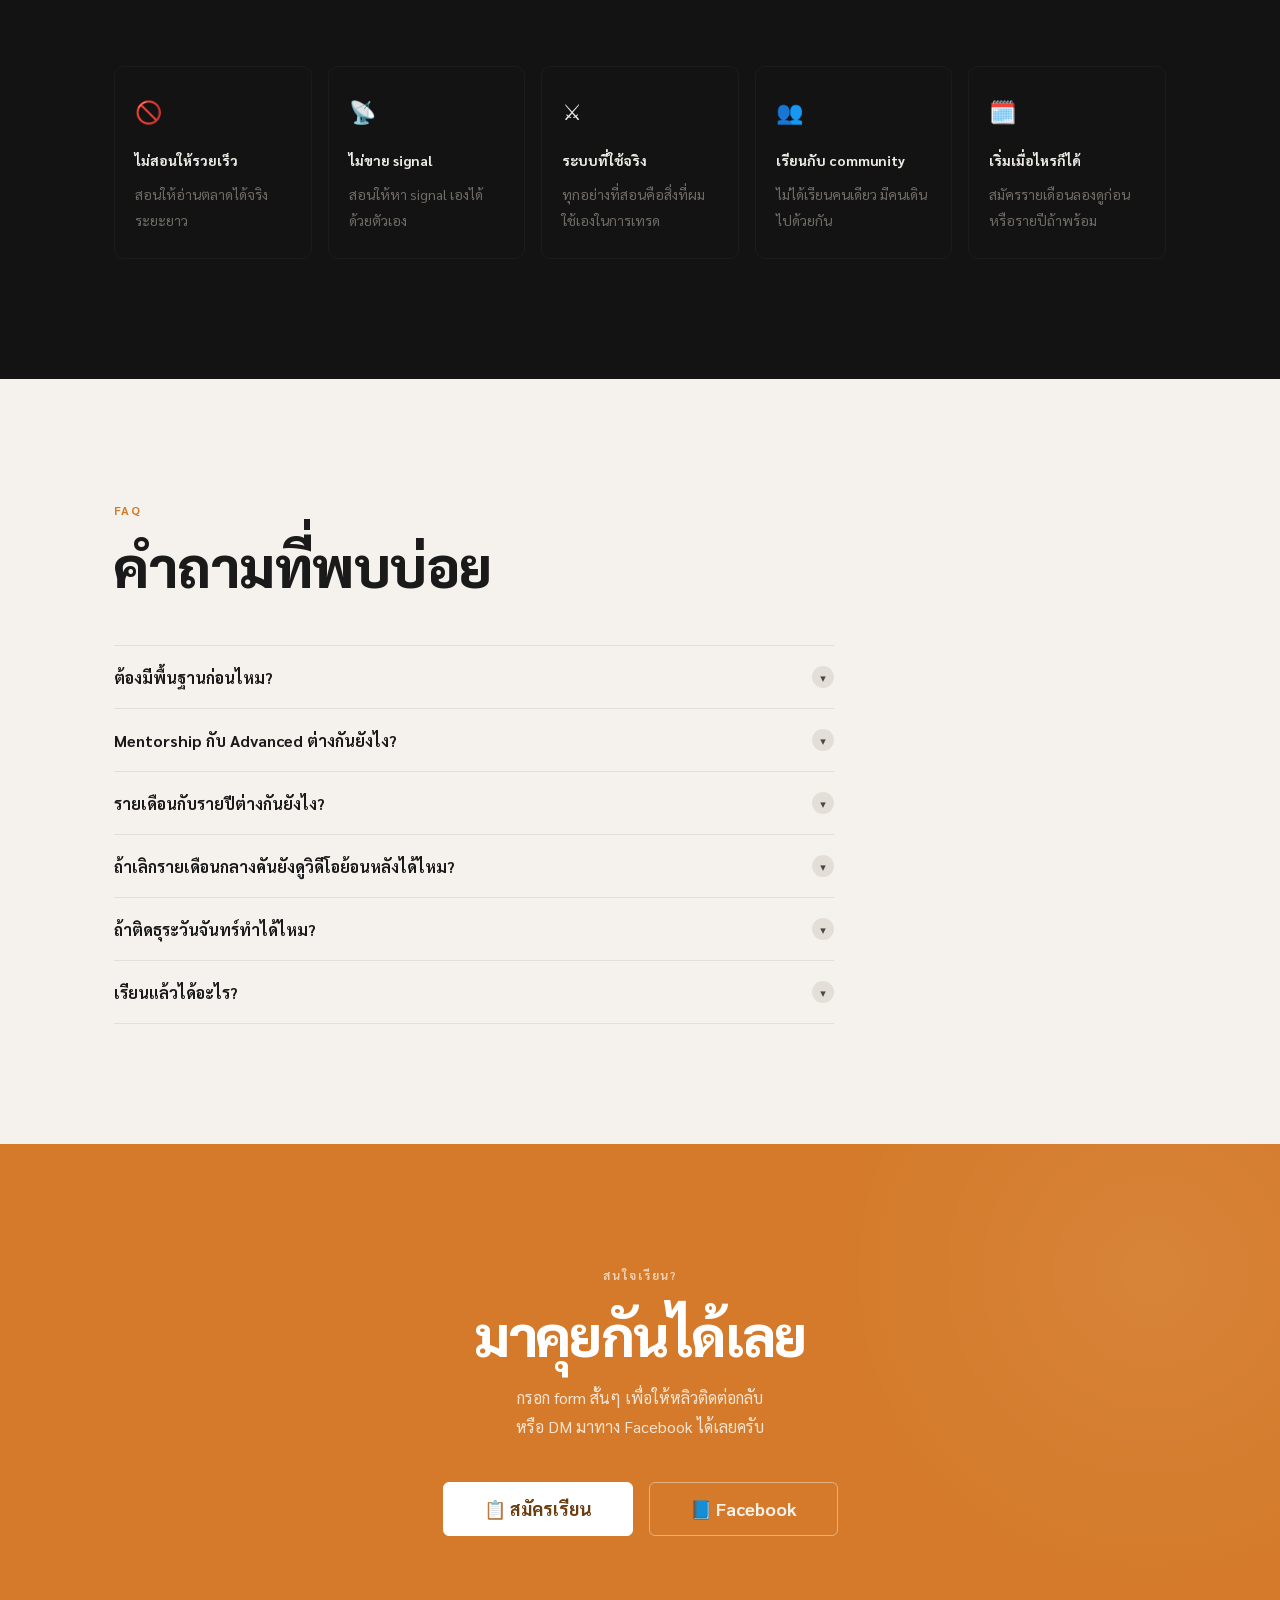
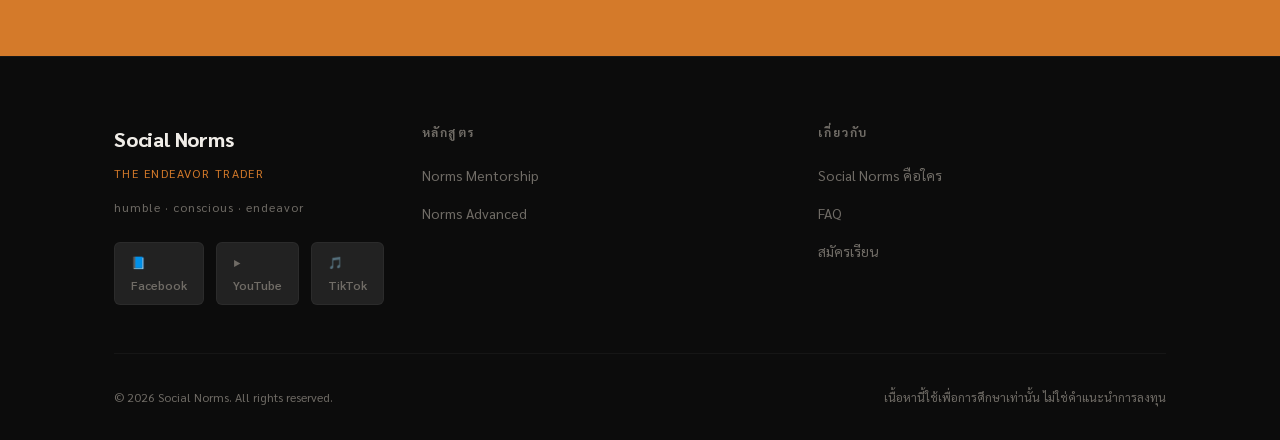
==== commit 40f2e80d: "update: consolidate website — updated index, add PDF, design reference, CLAUDE setup" ====
--- a/index.html
+++ b/index.html
@@ -151,6 +151,8 @@
       background: var(--bg-void);
       overflow: hidden;
     }
+
+    /* Subtle radial amber glow top-right */
     #hero::before {
       content: '';
       position: absolute;
@@ -162,6 +164,8 @@
       background: radial-gradient(circle, rgba(212,122,42,0.055) 0%, transparent 60%);
       pointer-events: none;
     }
+
+    /* Fine grain texture overlay */
     #hero::after {
       content: '';
       position: absolute;
@@ -170,6 +174,7 @@
       pointer-events: none;
       opacity: 0.5;
     }
+
     .hero-inner {
       position: relative;
       z-index: 1;
@@ -178,13 +183,18 @@
       margin: 0 auto;
       padding: calc(var(--nav-height) + var(--space-24)) var(--section-padding-x) var(--space-24);
     }
+
     .hero-label {
       display: flex;
       align-items: center;
       gap: var(--space-3);
       margin-bottom: var(--space-8);
     }
-    .hero-label-line { width: 28px; height: 1.5px; background: var(--amber); }
+    .hero-label-line {
+      width: 28px;
+      height: 1.5px;
+      background: var(--amber);
+    }
     .hero-label-text {
       font-size: var(--text-xs);
       font-weight: var(--weight-bold);
@@ -192,6 +202,7 @@
       letter-spacing: var(--tracking-label);
       text-transform: uppercase;
     }
+
     .hero-headline {
       font-size: var(--text-hero);
       font-weight: var(--weight-black);
@@ -202,6 +213,7 @@
       max-width: 820px;
     }
     .hero-headline .accent { color: var(--amber); }
+
     .hero-body {
       font-size: clamp(var(--text-base), 1.6vw, var(--text-md));
       color: var(--text-secondary);
@@ -209,6 +221,7 @@
       max-width: 520px;
       margin-bottom: var(--space-10);
     }
+
     .hero-actions {
       display: flex;
       align-items: center;
@@ -216,6 +229,8 @@
       flex-wrap: wrap;
       margin-bottom: var(--space-16);
     }
+
+    /* Stats row */
     .hero-stats {
       display: flex;
       gap: var(--space-12);
@@ -223,6 +238,7 @@
       border-top: 1px solid var(--border-subtle);
       flex-wrap: wrap;
     }
+    .hero-stat {}
     .hero-stat-num {
       font-size: var(--text-4xl);
       font-weight: var(--weight-black);
@@ -232,7 +248,11 @@
       font-variant-numeric: tabular-nums;
       margin-bottom: var(--space-1);
     }
-    .hero-stat-label { font-size: var(--text-sm); color: var(--text-muted); font-weight: var(--weight-medium); }
+    .hero-stat-label {
+      font-size: var(--text-sm);
+      color: var(--text-muted);
+      font-weight: var(--weight-medium);
+    }
 
 
     /* ── SIGNAL STRIP ─────────────────────────────────────────── */
@@ -242,8 +262,17 @@
       border-bottom: 1px solid var(--border-subtle);
       padding: var(--space-10) 0;
     }
-    .signal-inner { display: flex; align-items: center; gap: var(--space-6); }
-    .signal-line { flex-shrink: 0; width: 40px; height: 1px; background: var(--amber); }
+    .signal-inner {
+      display: flex;
+      align-items: center;
+      gap: var(--space-6);
+    }
+    .signal-line {
+      flex-shrink: 0;
+      width: 40px;
+      height: 1px;
+      background: var(--amber);
+    }
     .signal-quote {
       font-size: clamp(var(--text-base), 1.8vw, var(--text-lg));
       color: var(--text-secondary);
@@ -256,12 +285,14 @@
 
     /* ── PROBLEMS ─────────────────────────────────────────────── */
     #problems { background: var(--bg-surface); }
+
     .problems-grid {
       display: grid;
       grid-template-columns: 1fr 1fr;
       gap: var(--space-4);
       margin-top: var(--space-12);
     }
+
     .problem-item {
       display: flex;
       align-items: flex-start;
@@ -270,17 +301,28 @@
       background: var(--bg-raised);
       border-radius: var(--radius-md);
       border: 1px solid var(--border-subtle);
-      transition: border-color var(--duration-normal) var(--ease-out), background var(--duration-normal) var(--ease-out);
-    }
-    .problem-item:hover { border-color: var(--border-amber); background: var(--bg-highlight); }
+      transition:
+        border-color var(--duration-normal) var(--ease-out),
+        background var(--duration-normal) var(--ease-out);
+    }
+    .problem-item:hover {
+      border-color: var(--border-amber);
+      background: var(--bg-highlight);
+    }
     .problem-dot {
-      width: 6px; height: 6px;
+      width: 6px;
+      height: 6px;
       background: var(--amber);
       border-radius: var(--radius-full);
       flex-shrink: 0;
       margin-top: 10px;
     }
-    .problem-text { font-size: var(--text-base); color: var(--text-secondary); line-height: var(--leading-relaxed); }
+    .problem-text {
+      font-size: var(--text-base);
+      color: var(--text-secondary);
+      line-height: var(--leading-relaxed);
+    }
+
     .problems-resolution {
       margin-top: var(--space-8);
       padding: var(--space-6) var(--space-8);
@@ -298,11 +340,16 @@
 
     /* ── ABOUT ────────────────────────────────────────────────── */
     #about { background: var(--bg-base); }
+
     .about-grid {
       display: grid;
       grid-template-columns: 380px 1fr;
       gap: var(--space-16);
       align-items: start;
+    }
+
+    .about-portrait {
+      position: relative;
     }
     .about-portrait-box {
       aspect-ratio: 3/4;
@@ -315,15 +362,30 @@
       justify-content: center;
       position: relative;
     }
-    .about-portrait-placeholder { font-size: 72px; opacity: 0.08; }
+    .about-portrait-placeholder {
+      font-size: 72px;
+      opacity: 0.08;
+    }
     .about-portrait-caption {
       position: absolute;
       bottom: 0; left: 0; right: 0;
       padding: var(--space-4) var(--space-5);
       background: linear-gradient(to top, rgba(13,13,13,0.95), transparent);
     }
-    .about-portrait-name { font-size: var(--text-sm); font-weight: var(--weight-bold); color: var(--text-primary); }
-    .about-portrait-role { font-size: var(--text-xs); color: var(--amber); letter-spacing: var(--tracking-caption); text-transform: uppercase; margin-top: 2px; }
+    .about-portrait-name {
+      font-size: var(--text-sm);
+      font-weight: var(--weight-bold);
+      color: var(--text-primary);
+    }
+    .about-portrait-role {
+      font-size: var(--text-xs);
+      color: var(--amber);
+      letter-spacing: var(--tracking-caption);
+      text-transform: uppercase;
+      margin-top: 2px;
+    }
+
+    .about-content {}
     .about-headline {
       font-size: clamp(var(--text-3xl), 4vw, var(--text-5xl));
       font-weight: var(--weight-black);
@@ -331,8 +393,21 @@
       letter-spacing: var(--tracking-display);
       margin-bottom: var(--space-6);
     }
-    .about-body { font-size: var(--text-base); color: var(--text-secondary); line-height: var(--leading-relaxed); margin-bottom: var(--space-4); }
-    .about-frameworks { display: flex; flex-wrap: wrap; gap: var(--space-2); margin-top: var(--space-8); }
+
+    .about-body {
+      font-size: var(--text-base);
+      color: var(--text-secondary);
+      line-height: var(--leading-relaxed);
+      margin-bottom: var(--space-4);
+    }
+    .about-body + .about-body { margin-top: 0; }
+
+    .about-frameworks {
+      display: flex;
+      flex-wrap: wrap;
+      gap: var(--space-2);
+      margin-top: var(--space-8);
+    }
     .about-framework-tag {
       padding: var(--space-2) var(--space-4);
       background: var(--bg-overlay);
@@ -343,20 +418,34 @@
       color: var(--text-secondary);
       transition: border-color var(--duration-fast) var(--ease-out), color var(--duration-fast) var(--ease-out);
     }
-    .about-framework-tag:hover { border-color: var(--border-amber); color: var(--amber-300); }
+    .about-framework-tag:hover {
+      border-color: var(--border-amber);
+      color: var(--amber-300);
+    }
 
 
     /* ── MENTORSHIP ───────────────────────────────────────────── */
     #mentorship { background: var(--surface-light); color: var(--text-on-light); }
-    .course-intro { max-width: var(--max-w-text); margin-bottom: var(--space-16); }
+
+    .course-intro {
+      max-width: var(--max-w-text);
+      margin-bottom: var(--space-16);
+    }
     .course-intro .label { color: var(--amber-700); }
+
     .mentorship-layout {
       display: grid;
       grid-template-columns: 1fr 360px;
       gap: var(--space-12);
       align-items: start;
     }
-    .curriculum-grid { display: grid; grid-template-columns: 1fr 1fr; gap: var(--space-4); margin-top: var(--space-6); }
+
+    .curriculum-grid {
+      display: grid;
+      grid-template-columns: 1fr 1fr;
+      gap: var(--space-4);
+      margin-top: var(--space-6);
+    }
     .curriculum-block {
       padding: var(--space-5) var(--space-6);
       background: var(--surface-light-2);
@@ -371,7 +460,11 @@
       text-transform: uppercase;
       margin-bottom: var(--space-3);
     }
-    .curriculum-list { display: flex; flex-direction: column; gap: var(--space-1); }
+    .curriculum-list {
+      display: flex;
+      flex-direction: column;
+      gap: var(--space-1);
+    }
     .curriculum-list li {
       font-size: var(--text-sm);
       color: var(--text-on-light-2);
@@ -379,12 +472,38 @@
       padding-left: var(--space-4);
       position: relative;
     }
-    .curriculum-list li::before { content: '·'; position: absolute; left: var(--space-1); color: var(--amber-600); }
-    .format-list { display: flex; flex-direction: column; gap: var(--space-5); margin-top: var(--space-6); }
-    .format-item { display: flex; gap: var(--space-4); align-items: flex-start; }
+    .curriculum-list li::before {
+      content: '·';
+      position: absolute;
+      left: var(--space-1);
+      color: var(--amber-600);
+    }
+
+    .format-list {
+      display: flex;
+      flex-direction: column;
+      gap: var(--space-5);
+      margin-top: var(--space-6);
+    }
+    .format-item {
+      display: flex;
+      gap: var(--space-4);
+      align-items: flex-start;
+    }
     .format-icon { font-size: 18px; flex-shrink: 0; margin-top: 1px; }
-    .format-label { font-size: var(--text-sm); font-weight: var(--weight-bold); color: var(--text-on-light); margin-bottom: 2px; }
-    .format-desc { font-size: var(--text-sm); color: var(--text-on-light-3); line-height: var(--leading-normal); }
+    .format-label {
+      font-size: var(--text-sm);
+      font-weight: var(--weight-bold);
+      color: var(--text-on-light);
+      margin-bottom: 2px;
+    }
+    .format-desc {
+      font-size: var(--text-sm);
+      color: var(--text-on-light-3);
+      line-height: var(--leading-normal);
+    }
+
+    /* Pricing card */
     .pricing-card {
       background: #fff;
       border-radius: var(--radius-lg);
@@ -394,8 +513,17 @@
       position: sticky;
       top: calc(var(--nav-height) + var(--space-6));
     }
-    .pricing-header { padding: var(--space-6) var(--space-8); border-bottom: 1px solid var(--surface-light-3); }
-    .pricing-title { font-size: var(--text-sm); font-weight: var(--weight-bold); color: var(--text-on-light-2); letter-spacing: var(--tracking-label); text-transform: uppercase; }
+    .pricing-header {
+      padding: var(--space-6) var(--space-8);
+      border-bottom: 1px solid var(--surface-light-3);
+    }
+    .pricing-title {
+      font-size: var(--text-sm);
+      font-weight: var(--weight-bold);
+      color: var(--text-on-light-2);
+      letter-spacing: var(--tracking-label);
+      text-transform: uppercase;
+    }
     .pricing-body { padding: var(--space-6) var(--space-8); }
     .pricing-option {
       display: flex;
@@ -405,23 +533,46 @@
       border-bottom: 1px solid var(--surface-light-3);
     }
     .pricing-option:last-of-type { border-bottom: none; }
-    .pricing-option-name { font-size: var(--text-sm); font-weight: var(--weight-bold); color: var(--text-on-light); }
-    .pricing-option-note { font-size: var(--text-xs); color: var(--text-on-light-3); margin-top: 2px; }
+    .pricing-option-name {
+      font-size: var(--text-sm);
+      font-weight: var(--weight-bold);
+      color: var(--text-on-light);
+    }
+    .pricing-option-note {
+      font-size: var(--text-xs);
+      color: var(--text-on-light-3);
+      margin-top: 2px;
+    }
     .pricing-option-price {
       font-size: var(--text-xl);
       font-weight: var(--weight-black);
-      color: var(--amber-600);
+      color: var(--amber-dark, #A85C1A);
       letter-spacing: -0.02em;
       font-variant-numeric: tabular-nums;
       white-space: nowrap;
     }
-    .pricing-option-unit { font-size: var(--text-xs); font-weight: var(--weight-regular); color: var(--text-on-light-3); }
-    .pricing-footer { padding: var(--space-6) var(--space-8); background: var(--surface-light-2); border-top: 1px solid var(--surface-light-3); }
-    .pricing-note { font-size: var(--text-xs); color: var(--text-on-light-3); text-align: center; margin-top: var(--space-3); line-height: var(--leading-relaxed); }
+    .pricing-option-unit {
+      font-size: var(--text-xs);
+      font-weight: var(--weight-regular);
+      color: var(--text-on-light-3);
+    }
+    .pricing-footer {
+      padding: var(--space-6) var(--space-8);
+      background: var(--surface-light-2);
+      border-top: 1px solid var(--surface-light-3);
+    }
+    .pricing-note {
+      font-size: var(--text-xs);
+      color: var(--text-on-light-3);
+      text-align: center;
+      margin-top: var(--space-3);
+      line-height: var(--leading-relaxed);
+    }
 
 
     /* ── ADVANCED ─────────────────────────────────────────────── */
     #advanced { background: var(--bg-void); }
+
     .advanced-card {
       background: var(--bg-surface);
       border: 1px solid var(--border-default);
@@ -429,8 +580,16 @@
       border-radius: var(--radius-lg);
       overflow: hidden;
     }
-    .advanced-card-header { padding: var(--space-12) var(--space-12) var(--space-8); border-bottom: 1px solid var(--border-subtle); }
-    .advanced-tags { display: flex; gap: var(--space-3); margin-bottom: var(--space-6); flex-wrap: wrap; }
+    .advanced-card-header {
+      padding: var(--space-12) var(--space-12) var(--space-8);
+      border-bottom: 1px solid var(--border-subtle);
+    }
+    .advanced-tags {
+      display: flex;
+      gap: var(--space-3);
+      margin-bottom: var(--space-6);
+      flex-wrap: wrap;
+    }
     .advanced-headline {
       font-size: clamp(var(--text-2xl), 3.5vw, var(--text-4xl));
       font-weight: var(--weight-black);
@@ -438,27 +597,114 @@
       line-height: var(--leading-tight);
       margin-bottom: var(--space-4);
     }
-    .advanced-subtext { font-size: var(--text-base); color: var(--text-secondary); max-width: 600px; line-height: var(--leading-relaxed); }
-    .advanced-card-body { display: grid; grid-template-columns: 1fr 320px; gap: 0; }
-    .advanced-curriculum { padding: var(--space-10) var(--space-12); border-right: 1px solid var(--border-subtle); }
-    .advanced-curriculum-grid { display: grid; grid-template-columns: 1fr 1fr; gap: var(--space-4); margin-top: var(--space-6); }
-    .advanced-format-list { display: flex; flex-direction: column; gap: var(--space-4); margin-top: var(--space-8); padding-top: var(--space-8); border-top: 1px solid var(--border-subtle); }
-    .advanced-pricing { padding: var(--space-10) var(--space-8); display: flex; flex-direction: column; }
-    .advanced-price-display { text-align: center; margin-bottom: var(--space-8); }
-    .advanced-price-num { font-size: 52px; font-weight: var(--weight-black); color: var(--amber); letter-spacing: -0.04em; line-height: 1; font-variant-numeric: tabular-nums; }
-    .advanced-price-unit { font-size: var(--text-sm); color: var(--text-muted); margin-top: var(--space-2); }
-    .advanced-includes { display: flex; flex-direction: column; gap: var(--space-3); margin-bottom: var(--space-8); flex: 1; }
-    .advanced-include { display: flex; align-items: center; gap: var(--space-3); font-size: var(--text-sm); color: var(--text-secondary); }
-    .advanced-include-check { color: var(--amber); font-weight: var(--weight-black); font-size: var(--text-base); flex-shrink: 0; }
+    .advanced-subtext {
+      font-size: var(--text-base);
+      color: var(--text-secondary);
+      max-width: 600px;
+      line-height: var(--leading-relaxed);
+    }
+    .advanced-card-body {
+      display: grid;
+      grid-template-columns: 1fr 320px;
+      gap: 0;
+    }
+    .advanced-curriculum {
+      padding: var(--space-10) var(--space-12);
+      border-right: 1px solid var(--border-subtle);
+    }
+    .advanced-curriculum-grid {
+      display: grid;
+      grid-template-columns: 1fr 1fr;
+      gap: var(--space-4);
+      margin-top: var(--space-6);
+    }
+    .advanced-format-list {
+      display: flex;
+      flex-direction: column;
+      gap: var(--space-4);
+      margin-top: var(--space-8);
+      padding-top: var(--space-8);
+      border-top: 1px solid var(--border-subtle);
+    }
+    .advanced-pricing {
+      padding: var(--space-10) var(--space-8);
+      display: flex;
+      flex-direction: column;
+    }
+    .advanced-price-display {
+      text-align: center;
+      margin-bottom: var(--space-8);
+    }
+    .advanced-price-num {
+      font-size: 52px;
+      font-weight: var(--weight-black);
+      color: var(--amber);
+      letter-spacing: -0.04em;
+      line-height: 1;
+      font-variant-numeric: tabular-nums;
+    }
+    .advanced-price-unit {
+      font-size: var(--text-sm);
+      color: var(--text-muted);
+      margin-top: var(--space-2);
+    }
+    .advanced-includes {
+      display: flex;
+      flex-direction: column;
+      gap: var(--space-3);
+      margin-bottom: var(--space-8);
+      flex: 1;
+    }
+    .advanced-include {
+      display: flex;
+      align-items: center;
+      gap: var(--space-3);
+      font-size: var(--text-sm);
+      color: var(--text-secondary);
+    }
+    .advanced-include-check {
+      color: var(--amber);
+      font-weight: var(--weight-black);
+      font-size: var(--text-base);
+      flex-shrink: 0;
+    }
 
 
     /* ── TESTIMONIALS ────────────────────────────────────────── */
     #proof { background: var(--bg-surface); }
-    .proof-header { display: flex; justify-content: space-between; align-items: flex-end; gap: var(--space-8); margin-bottom: var(--space-12); flex-wrap: wrap; }
-    .proof-stat { text-align: right; flex-shrink: 0; }
-    .proof-stat-num { font-size: var(--text-4xl); font-weight: var(--weight-black); color: var(--amber); letter-spacing: -0.03em; font-variant-numeric: tabular-nums; line-height: 1; }
-    .proof-stat-label { font-size: var(--text-sm); color: var(--text-muted); margin-top: var(--space-1); }
-    .testimonials-grid { display: grid; grid-template-columns: repeat(3, 1fr); gap: var(--space-5); }
+
+    .proof-header {
+      display: flex;
+      justify-content: space-between;
+      align-items: flex-end;
+      gap: var(--space-8);
+      margin-bottom: var(--space-12);
+      flex-wrap: wrap;
+    }
+    .proof-stat {
+      text-align: right;
+      flex-shrink: 0;
+    }
+    .proof-stat-num {
+      font-size: var(--text-4xl);
+      font-weight: var(--weight-black);
+      color: var(--amber);
+      letter-spacing: -0.03em;
+      font-variant-numeric: tabular-nums;
+      line-height: 1;
+    }
+    .proof-stat-label {
+      font-size: var(--text-sm);
+      color: var(--text-muted);
+      margin-top: var(--space-1);
+    }
+
+    .testimonials-grid {
+      display: grid;
+      grid-template-columns: repeat(3, 1fr);
+      gap: var(--space-5);
+    }
+
     .testimonial {
       background: var(--bg-raised);
       border-radius: var(--radius-md);
@@ -470,15 +716,42 @@
       transition: border-color var(--duration-normal) var(--ease-out);
     }
     .testimonial:hover { border-color: var(--border-amber); }
-    .testimonial-mark { font-size: 28px; color: var(--amber); font-weight: var(--weight-black); line-height: 1; }
-    .testimonial-text { font-size: var(--text-base); color: var(--text-secondary); line-height: var(--leading-relaxed); flex: 1; }
-    .testimonial-footer { display: flex; align-items: center; justify-content: space-between; gap: var(--space-3); padding-top: var(--space-4); border-top: 1px solid var(--border-subtle); }
-    .testimonial-author-name { font-size: var(--text-sm); font-weight: var(--weight-bold); color: var(--text-primary); }
-    .testimonial-author-tag { font-size: var(--text-xs); color: var(--text-muted); margin-top: 2px; }
+
+    .testimonial-mark {
+      font-size: 28px;
+      color: var(--amber);
+      font-weight: var(--weight-black);
+      line-height: 1;
+    }
+    .testimonial-text {
+      font-size: var(--text-base);
+      color: var(--text-secondary);
+      line-height: var(--leading-relaxed);
+      flex: 1;
+    }
+    .testimonial-footer {
+      display: flex;
+      align-items: center;
+      justify-content: space-between;
+      gap: var(--space-3);
+      padding-top: var(--space-4);
+      border-top: 1px solid var(--border-subtle);
+    }
+    .testimonial-author-name {
+      font-size: var(--text-sm);
+      font-weight: var(--weight-bold);
+      color: var(--text-primary);
+    }
+    .testimonial-author-tag {
+      font-size: var(--text-xs);
+      color: var(--text-muted);
+      margin-top: 2px;
+    }
 
 
     /* ── WHY ──────────────────────────────────────────────────── */
     #why { background: var(--bg-base); }
+
     .why-statement {
       max-width: var(--max-w-text);
       font-size: clamp(var(--text-lg), 2.5vw, var(--text-2xl));
@@ -488,24 +761,46 @@
       margin-bottom: var(--space-16);
     }
     .why-statement strong { color: var(--text-primary); font-weight: var(--weight-bold); }
-    .why-pillars { display: grid; grid-template-columns: repeat(5, 1fr); gap: var(--space-4); }
+
+    .why-pillars {
+      display: grid;
+      grid-template-columns: repeat(5, 1fr);
+      gap: var(--space-4);
+    }
     .why-pillar {
       padding: var(--space-6) var(--space-5);
       border: 1px solid var(--border-subtle);
       border-radius: var(--radius-md);
-      transition: border-color var(--duration-normal) var(--ease-out), background var(--duration-normal) var(--ease-out);
-    }
-    .why-pillar:hover { border-color: var(--border-amber); background: var(--amber-tint-8); }
+      transition:
+        border-color var(--duration-normal) var(--ease-out),
+        background var(--duration-normal) var(--ease-out);
+    }
+    .why-pillar:hover {
+      border-color: var(--border-amber);
+      background: var(--amber-tint-8);
+    }
     .why-pillar-icon { font-size: 22px; margin-bottom: var(--space-4); }
-    .why-pillar-title { font-size: var(--text-sm); font-weight: var(--weight-bold); color: var(--text-primary); margin-bottom: var(--space-2); }
-    .why-pillar-desc { font-size: var(--text-sm); color: var(--text-muted); line-height: var(--leading-relaxed); }
+    .why-pillar-title {
+      font-size: var(--text-sm);
+      font-weight: var(--weight-bold);
+      color: var(--text-primary);
+      margin-bottom: var(--space-2);
+    }
+    .why-pillar-desc {
+      font-size: var(--text-sm);
+      color: var(--text-muted);
+      line-height: var(--leading-relaxed);
+    }
 
 
     /* ── FAQ ──────────────────────────────────────────────────── */
     #faq { background: var(--surface-light); color: var(--text-on-light); }
+
     .faq-body { max-width: 720px; margin-top: var(--space-12); }
+
     .faq-item { border-bottom: 1px solid var(--surface-light-3); }
     .faq-item:first-child { border-top: 1px solid var(--surface-light-3); }
+
     .faq-trigger {
       width: 100%;
       text-align: left;
@@ -524,9 +819,11 @@
     }
     .faq-trigger:hover { color: var(--amber-700); }
     .faq-trigger.is-open { color: var(--amber-700); }
+
     .faq-icon {
       flex-shrink: 0;
-      width: 22px; height: 22px;
+      width: 22px;
+      height: 22px;
       border-radius: var(--radius-full);
       background: var(--surface-light-3);
       display: flex;
@@ -534,15 +831,36 @@
       justify-content: center;
       font-size: 11px;
       color: var(--text-on-light-2);
-      transition: transform var(--duration-normal) var(--ease-out), background var(--duration-normal) var(--ease-out), color var(--duration-normal) var(--ease-out);
-    }
-    .faq-trigger.is-open .faq-icon { transform: rotate(180deg); background: var(--amber-600); color: #fff; }
-    .faq-panel { max-height: 0; overflow: hidden; transition: max-height var(--duration-slow) var(--ease-out); }
-    .faq-panel-inner { padding-bottom: var(--space-5); font-size: var(--text-base); color: var(--text-on-light-2); line-height: var(--leading-relaxed); }
+      transition:
+        transform var(--duration-normal) var(--ease-out),
+        background var(--duration-normal) var(--ease-out),
+        color var(--duration-normal) var(--ease-out);
+    }
+    .faq-trigger.is-open .faq-icon {
+      transform: rotate(180deg);
+      background: var(--amber-600);
+      color: #fff;
+    }
+
+    .faq-panel {
+      max-height: 0;
+      overflow: hidden;
+      transition: max-height var(--duration-slow) var(--ease-out);
+    }
+    .faq-panel-inner {
+      padding-bottom: var(--space-5);
+      font-size: var(--text-base);
+      color: var(--text-on-light-2);
+      line-height: var(--leading-relaxed);
+    }
 
 
     /* ── FINAL CTA ────────────────────────────────────────────── */
-    #cta { background: var(--amber); position: relative; overflow: hidden; }
+    #cta {
+      background: var(--amber);
+      position: relative;
+      overflow: hidden;
+    }
     #cta::before {
       content: '';
       position: absolute;
@@ -551,20 +869,80 @@
       background: radial-gradient(circle, rgba(255,255,255,0.07) 0%, transparent 60%);
       pointer-events: none;
     }
-    .cta-inner { position: relative; z-index: 1; text-align: center; max-width: 600px; margin: 0 auto; }
-    .cta-label { font-size: var(--text-xs); font-weight: var(--weight-bold); letter-spacing: var(--tracking-label); text-transform: uppercase; color: rgba(255,255,255,0.65); margin-bottom: var(--space-4); }
-    .cta-headline { font-size: clamp(var(--text-3xl), 5vw, var(--text-5xl)); font-weight: var(--weight-black); letter-spacing: var(--tracking-display); line-height: var(--leading-tight); color: #fff; margin-bottom: var(--space-4); }
-    .cta-body { font-size: var(--text-base); color: rgba(255,255,255,0.80); line-height: var(--leading-relaxed); margin-bottom: var(--space-10); }
-    .cta-actions { display: flex; gap: var(--space-4); justify-content: center; flex-wrap: wrap; }
+    .cta-inner {
+      position: relative;
+      z-index: 1;
+      text-align: center;
+      max-width: 600px;
+      margin: 0 auto;
+    }
+    .cta-label {
+      font-size: var(--text-xs);
+      font-weight: var(--weight-bold);
+      letter-spacing: var(--tracking-label);
+      text-transform: uppercase;
+      color: rgba(255,255,255,0.65);
+      margin-bottom: var(--space-4);
+    }
+    .cta-headline {
+      font-size: clamp(var(--text-3xl), 5vw, var(--text-5xl));
+      font-weight: var(--weight-black);
+      letter-spacing: var(--tracking-display);
+      line-height: var(--leading-tight);
+      color: #fff;
+      margin-bottom: var(--space-4);
+    }
+    .cta-body {
+      font-size: var(--text-base);
+      color: rgba(255,255,255,0.80);
+      line-height: var(--leading-relaxed);
+      margin-bottom: var(--space-10);
+    }
+    .cta-actions {
+      display: flex;
+      gap: var(--space-4);
+      justify-content: center;
+      flex-wrap: wrap;
+    }
 
 
     /* ── FOOTER ───────────────────────────────────────────────── */
-    footer { background: var(--bg-void); border-top: 1px solid var(--border-subtle); padding: var(--space-16) 0 var(--space-8); }
-    .footer-top { display: grid; grid-template-columns: 260px 1fr 1fr; gap: var(--space-12); padding-bottom: var(--space-12); border-bottom: 1px solid var(--border-subtle); margin-bottom: var(--space-8); }
-    .footer-brand-name { font-size: var(--text-lg); font-weight: var(--weight-black); letter-spacing: -0.01em; margin-bottom: var(--space-1); }
-    .footer-brand-tagline { font-size: var(--text-xs); color: var(--amber); letter-spacing: var(--tracking-label); text-transform: uppercase; margin-bottom: var(--space-3); }
-    .footer-brand-values { font-size: var(--text-xs); color: var(--text-muted); letter-spacing: var(--tracking-caption); }
-    .footer-social { display: flex; gap: var(--space-3); margin-top: var(--space-6); }
+    footer {
+      background: var(--bg-void);
+      border-top: 1px solid var(--border-subtle);
+      padding: var(--space-16) 0 var(--space-8);
+    }
+    .footer-top {
+      display: grid;
+      grid-template-columns: 260px 1fr 1fr;
+      gap: var(--space-12);
+      padding-bottom: var(--space-12);
+      border-bottom: 1px solid var(--border-subtle);
+      margin-bottom: var(--space-8);
+    }
+    .footer-brand-name {
+      font-size: var(--text-lg);
+      font-weight: var(--weight-black);
+      letter-spacing: -0.01em;
+      margin-bottom: var(--space-1);
+    }
+    .footer-brand-tagline {
+      font-size: var(--text-xs);
+      color: var(--amber);
+      letter-spacing: var(--tracking-label);
+      text-transform: uppercase;
+      margin-bottom: var(--space-3);
+    }
+    .footer-brand-values {
+      font-size: var(--text-xs);
+      color: var(--text-muted);
+      letter-spacing: var(--tracking-caption);
+    }
+    .footer-social {
+      display: flex;
+      gap: var(--space-3);
+      margin-top: var(--space-6);
+    }
     .footer-social-link {
       display: inline-flex;
       align-items: center;
@@ -576,15 +954,44 @@
       font-size: var(--text-xs);
       font-weight: var(--weight-medium);
       color: var(--text-muted);
-      transition: border-color var(--duration-fast) var(--ease-out), color var(--duration-fast) var(--ease-out);
-    }
-    .footer-social-link:hover { border-color: var(--border-medium); color: var(--text-secondary); }
-    .footer-col-title { font-size: var(--text-xs); font-weight: var(--weight-bold); letter-spacing: var(--tracking-label); text-transform: uppercase; color: var(--text-muted); margin-bottom: var(--space-5); }
-    .footer-links { display: flex; flex-direction: column; gap: var(--space-3); }
-    .footer-links a { font-size: var(--text-sm); color: var(--text-muted); transition: color var(--duration-fast) var(--ease-out); }
+      transition:
+        border-color var(--duration-fast) var(--ease-out),
+        color var(--duration-fast) var(--ease-out);
+    }
+    .footer-social-link:hover {
+      border-color: var(--border-medium);
+      color: var(--text-secondary);
+    }
+    .footer-col-title {
+      font-size: var(--text-xs);
+      font-weight: var(--weight-bold);
+      letter-spacing: var(--tracking-label);
+      text-transform: uppercase;
+      color: var(--text-muted);
+      margin-bottom: var(--space-5);
+    }
+    .footer-links {
+      display: flex;
+      flex-direction: column;
+      gap: var(--space-3);
+    }
+    .footer-links a {
+      font-size: var(--text-sm);
+      color: var(--text-muted);
+      transition: color var(--duration-fast) var(--ease-out);
+    }
     .footer-links a:hover { color: var(--text-secondary); }
-    .footer-bottom { display: flex; justify-content: space-between; align-items: center; gap: var(--space-4); flex-wrap: wrap; }
-    .footer-bottom p { font-size: var(--text-xs); color: var(--text-muted); }
+    .footer-bottom {
+      display: flex;
+      justify-content: space-between;
+      align-items: center;
+      gap: var(--space-4);
+      flex-wrap: wrap;
+    }
+    .footer-bottom p {
+      font-size: var(--text-xs);
+      color: var(--text-muted);
+    }
 
 
     /* ── RESPONSIVE ───────────────────────────────────────────── */
@@ -592,26 +999,33 @@
       .why-pillars { grid-template-columns: repeat(3, 1fr); }
       .advanced-curriculum-grid { grid-template-columns: 1fr; }
     }
+
     @media (max-width: 900px) {
       .nav-links, .nav-cta { display: none; }
       .hamburger { display: flex; }
+
       .about-grid { grid-template-columns: 1fr; }
-      .about-portrait { display: none; }
+      .about-portrait { display: none; } /* replace with inline photo when available */
+
       .mentorship-layout { grid-template-columns: 1fr; }
       .curriculum-grid { grid-template-columns: 1fr; }
       .pricing-card { position: static; }
+
       .advanced-card-body { grid-template-columns: 1fr; }
       .advanced-curriculum { border-right: none; border-bottom: 1px solid var(--border-subtle); }
       .advanced-card-header { padding: var(--space-8); }
       .advanced-curriculum { padding: var(--space-8); }
       .advanced-pricing { padding: var(--space-8); }
+
       .testimonials-grid { grid-template-columns: 1fr; }
       .why-pillars { grid-template-columns: 1fr 1fr; }
       .proof-header { flex-direction: column; align-items: flex-start; }
       .proof-stat { text-align: left; }
+
       .footer-top { grid-template-columns: 1fr; gap: var(--space-8); }
       .footer-bottom { flex-direction: column; text-align: center; }
     }
+
     @media (max-width: 640px) {
       .problems-grid { grid-template-columns: 1fr; }
       .why-pillars { grid-template-columns: 1fr; }
@@ -630,13 +1044,16 @@
         <span class="nav-logo-name">Social Norms</span>
         <span class="nav-logo-sub">The Endeavor Trader</span>
       </a>
+
       <div class="nav-links">
         <a href="#mentorship">Mentorship</a>
         <a href="#advanced">Advanced</a>
         <a href="#about">เกี่ยวกับ</a>
         <a href="#faq">FAQ</a>
       </div>
+
       <a href="#mentorship" class="btn btn-primary btn-sm nav-cta">สมัครเรียน</a>
+
       <button class="hamburger" id="hamburger" aria-label="เปิด/ปิดเมนู" aria-expanded="false">
         <span></span><span></span><span></span>
       </button>
@@ -655,23 +1072,28 @@
   <!-- ══════════════ HERO ══════════════ -->
   <section id="hero">
     <div class="hero-inner">
+
       <div class="hero-label reveal">
         <div class="hero-label-line"></div>
         <span class="hero-label-text">humble · conscious · endeavor</span>
       </div>
+
       <h1 class="hero-headline">
         <span class="reveal" style="--reveal-delay:80ms;">อ่านตลาดให้ออก</span><br/>
         <span class="reveal" style="--reveal-delay:160ms;">ไม่ใช่แค่<span class="accent">ตามสัญญาณ</span></span>
       </h1>
+
       <p class="hero-body reveal" style="--reveal-delay:240ms;">
         ถ้าคุณดูกราฟแล้วยังไม่รู้ว่าตลาดกำลังทำอะไรอยู่
         ถ้าเคยลอง indicator หลายตัวแต่ยังไม่ได้คำตอบ —
         ผมอยากให้คุณเข้าใจตลาดจริงๆ ไม่ใช่แค่เทรดตามคนอื่น
       </p>
+
       <div class="hero-actions reveal" style="--reveal-delay:320ms;">
         <a href="#mentorship" class="btn btn-primary btn-lg">ดู Norms Mentorship</a>
         <a href="#advanced" class="btn btn-ghost btn-lg">ดู Advanced Course</a>
       </div>
+
       <div class="hero-stats reveal" style="--reveal-delay:400ms;">
         <div class="hero-stat">
           <div class="hero-stat-num">4+</div>
@@ -686,6 +1108,7 @@
           <div class="hero-stat-label">หลักสูตร</div>
         </div>
       </div>
+
     </div>
   </section>
 
@@ -707,8 +1130,10 @@
   <!-- ══════════════ PROBLEMS ══════════════ -->
   <section id="problems" class="section">
     <div class="container">
+
       <span class="label reveal">ปัญหาที่คุณอาจกำลังเจออยู่</span>
       <h2 class="type-section reveal" style="--reveal-delay:80ms;">คุณเคยรู้สึกแบบนี้ไหม?</h2>
+
       <div class="problems-grid">
         <div class="problem-item reveal" style="--reveal-delay:80ms;">
           <div class="problem-dot"></div>
@@ -727,10 +1152,12 @@
           <p class="problem-text">อยากมีระบบที่เป็นของตัวเอง มีเหตุมีผล บอกได้ว่าทำไมถึงเข้าทุก trade</p>
         </div>
       </div>
+
       <div class="problems-resolution reveal">
         ถ้าใช่ — คุณไม่ได้ขาดทักษะ<br/>
         <strong>คุณแค่ยังไม่มีฐานความคิดที่ถูก</strong>
       </div>
+
     </div>
   </section>
 
@@ -739,6 +1166,7 @@
   <section id="about" class="section">
     <div class="container">
       <div class="about-grid">
+
         <div class="about-portrait reveal">
           <div class="about-portrait-box">
             <div class="about-portrait-placeholder">⚔️</div>
@@ -748,6 +1176,7 @@
             </div>
           </div>
         </div>
+
         <div class="about-content">
           <span class="label reveal">Social Norms คือใคร</span>
           <h2 class="about-headline reveal" style="--reveal-delay:80ms;">
@@ -774,6 +1203,7 @@
             <span class="about-framework-tag">NMSPC Concept</span>
           </div>
         </div>
+
       </div>
     </div>
   </section>
@@ -782,6 +1212,7 @@
   <!-- ══════════════ MENTORSHIP ══════════════ -->
   <section id="mentorship" class="section">
     <div class="container">
+
       <div class="course-intro">
         <span class="label reveal">หลักสูตรที่ 1</span>
         <h2 class="type-section reveal" style="--reveal-delay:80ms;">Norms Mentorship</h2>
@@ -789,7 +1220,9 @@
           เรียนรู้วิธีอ่านตลาดจากโครงสร้างราคา ไม่ใช่จาก indicator
         </p>
       </div>
+
       <div class="mentorship-layout">
+        <!-- Curriculum + Format -->
         <div>
           <h3 class="type-title reveal" style="color:var(--text-on-light);">สิ่งที่คุณจะได้เรียน</h3>
           <div class="curriculum-grid">
@@ -827,6 +1260,7 @@
               </ul>
             </div>
           </div>
+
           <h3 class="type-title reveal" style="color:var(--text-on-light); margin-top:var(--space-10);">รูปแบบการเรียน</h3>
           <div class="format-list">
             <div class="format-item reveal" style="--reveal-delay:80ms;">
@@ -859,6 +1293,8 @@
             </div>
           </div>
         </div>
+
+        <!-- Pricing card -->
         <div class="reveal" style="--reveal-delay:160ms;">
           <div class="pricing-card">
             <div class="pricing-header">
@@ -885,18 +1321,19 @@
               </div>
             </div>
             <div class="pricing-footer">
-              <a href="https://www.facebook.com/socialnormss" target="_blank" rel="noopener"
+              <a href="https://docs.google.com/forms/d/e/1FAIpQLScFxhbsu96hZmZwy9CwLoi-8VPD38UyGGIFUFby8S6R3g-hUA/viewform?usp=header" target="_blank" rel="noopener"
                  class="btn btn-primary" style="width:100%; justify-content:center;">
                 สมัคร Mentorship →
               </a>
               <p class="pricing-note">
                 ระยะเวลา: 15 ม.ค. — 31 ธ.ค. 2026<br/>
-                มีคำถาม? DM มาหาหลิวได้เลย
+                มีคำถาม? <a href="https://www.facebook.com/socialnormss" target="_blank" rel="noopener" style="color:var(--amber);text-decoration:none;">DM มาหาหลิวได้เลย</a>
               </p>
             </div>
           </div>
         </div>
       </div>
+
     </div>
   </section>
 
@@ -904,7 +1341,9 @@
   <!-- ══════════════ ADVANCED ══════════════ -->
   <section id="advanced" class="section">
     <div class="container">
+
       <span class="label reveal">หลักสูตรที่ 2 — The Flagship</span>
+
       <div class="advanced-card reveal" style="--reveal-delay:80ms;">
         <div class="advanced-card-header">
           <div class="advanced-tags">
@@ -920,10 +1359,13 @@
             *(รวมทุกอย่างใน Norms Mentorship และต่อยอดด้วย)*
           </p>
         </div>
+
         <div class="advanced-card-body">
           <div class="advanced-curriculum">
             <h3 class="type-title" style="margin-bottom:var(--space-2);">สิ่งที่คุณจะได้เรียน</h3>
-            <p style="font-size:var(--text-sm); color:var(--text-muted); margin-bottom:var(--space-4);">*(ต่อยอดจาก Mentorship ทั้งหมด)*</p>
+            <p style="font-size:var(--text-sm); color:var(--text-muted); margin-bottom:var(--space-4);">
+              *(ต่อยอดจาก Mentorship ทั้งหมด)*
+            </p>
             <div class="advanced-curriculum-grid">
               <div class="curriculum-block">
                 <div class="curriculum-block-title">📐 Theory</div>
@@ -959,6 +1401,7 @@
                 </ul>
               </div>
             </div>
+
             <div class="advanced-format-list">
               <div class="format-item">
                 <div class="format-icon">📅</div>
@@ -990,28 +1433,45 @@
               </div>
             </div>
           </div>
+
           <div class="advanced-pricing">
             <div class="advanced-price-display">
               <div class="advanced-price-num">50,000</div>
               <div class="advanced-price-unit">บาท / 90 วัน</div>
             </div>
             <div class="advanced-includes">
-              <div class="advanced-include"><span class="advanced-include-check">✓</span>เรียนสด 5 วัน/สัปดาห์</div>
-              <div class="advanced-include"><span class="advanced-include-check">✓</span>วิดีโอตลอดชีพ</div>
-              <div class="advanced-include"><span class="advanced-include-check">✓</span>นัดทบทวนได้ตลอด</div>
-              <div class="advanced-include"><span class="advanced-include-check">✓</span>Prop Firm support ครบ</div>
-              <div class="advanced-include"><span class="advanced-include-check">✓</span>ห้อง Q&amp;A ตลอด 90 วัน</div>
-            </div>
-            <a href="https://www.facebook.com/socialnormss" target="_blank" rel="noopener"
+              <div class="advanced-include">
+                <span class="advanced-include-check">✓</span>
+                เรียนสด 5 วัน/สัปดาห์
+              </div>
+              <div class="advanced-include">
+                <span class="advanced-include-check">✓</span>
+                วิดีโอตลอดชีพ
+              </div>
+              <div class="advanced-include">
+                <span class="advanced-include-check">✓</span>
+                นัดทบทวนได้ตลอด
+              </div>
+              <div class="advanced-include">
+                <span class="advanced-include-check">✓</span>
+                Prop Firm support ครบ
+              </div>
+              <div class="advanced-include">
+                <span class="advanced-include-check">✓</span>
+                ห้อง Q&amp;A ตลอด 90 วัน
+              </div>
+            </div>
+            <a href="https://docs.google.com/forms/d/e/1FAIpQLScFxhbsu96hZmZwy9CwLoi-8VPD38UyGGIFUFby8S6R3g-hUA/viewform?usp=header" target="_blank" rel="noopener"
                class="btn btn-primary btn-lg" style="width:100%; justify-content:center;">
               สมัคร Advanced →
             </a>
             <p style="font-size:var(--text-xs); color:var(--text-muted); text-align:center; margin-top:var(--space-3); line-height:var(--leading-relaxed);">
-              มีคำถามก่อน? DM มาหาหลิวได้เลย<br/>ตอบทุก message ครับ
+              มีคำถามก่อน? <a href="https://www.facebook.com/socialnormss" target="_blank" rel="noopener" style="color:var(--amber);text-decoration:none;">DM มาหาหลิวได้เลย</a><br/>ตอบทุก message ครับ
             </p>
           </div>
         </div>
       </div>
+
     </div>
   </section>
 
@@ -1019,6 +1479,7 @@
   <!-- ══════════════ PROOF ══════════════ -->
   <section id="proof" class="section">
     <div class="container">
+
       <div class="proof-header">
         <div>
           <span class="label reveal">เสียงจากนักเรียน</span>
@@ -1029,10 +1490,14 @@
           <div class="proof-stat-label">นักเรียนผ่าน<br/>Prop Firm Challenge</div>
         </div>
       </div>
+
       <div class="testimonials-grid">
         <div class="testimonial reveal">
           <div class="testimonial-mark">"</div>
-          <p class="testimonial-text">ก่อนเรียนเปิดกราฟมาแล้วไม่รู้จะมองอะไร พอได้เรียนกับหลิวแค่ไม่กี่สัปดาห์ เริ่มอ่าน market structure ออก และวาง entry ได้มีเหตุผลขึ้นมากครับ</p>
+          <p class="testimonial-text">
+            ก่อนเรียนเปิดกราฟมาแล้วไม่รู้จะมองอะไร พอได้เรียนกับหลิวแค่ไม่กี่สัปดาห์
+            เริ่มอ่าน market structure ออก และวาง entry ได้มีเหตุผลขึ้นมากครับ
+          </p>
           <div class="testimonial-footer">
             <div>
               <div class="testimonial-author-name">นักเรียน</div>
@@ -1041,9 +1506,13 @@
             <span class="tag tag-success">ผ่าน Prop Firm ✓</span>
           </div>
         </div>
+
         <div class="testimonial reveal" style="--reveal-delay:80ms;">
           <div class="testimonial-mark">"</div>
-          <p class="testimonial-text">ไม่เคยคิดว่า Wyckoff จะเข้าใจได้ขนาดนี้ หลิวอธิบายเชื่อมกับ SMC ที่เราเคยรู้แล้ว ทำให้เห็นภาพตลาดชัดขึ้นมาก และผ่าน Prop Firm challenge ได้หลังจบ course ด้วยครับ</p>
+          <p class="testimonial-text">
+            ไม่เคยคิดว่า Wyckoff จะเข้าใจได้ขนาดนี้ หลิวอธิบายเชื่อมกับ SMC ที่เราเคยรู้แล้ว
+            ทำให้เห็นภาพตลาดชัดขึ้นมาก และผ่าน Prop Firm challenge ได้หลังจบ course ด้วยครับ
+          </p>
           <div class="testimonial-footer">
             <div>
               <div class="testimonial-author-name">นักเรียน</div>
@@ -1052,9 +1521,14 @@
             <span class="tag tag-success">ผ่าน Prop Firm ✓</span>
           </div>
         </div>
+
         <div class="testimonial reveal" style="--reveal-delay:160ms;">
           <div class="testimonial-mark">"</div>
-          <p class="testimonial-text">สิ่งที่ดีที่สุดคือระบบที่ได้มาเป็นของตัวเอง ไม่ใช่แค่ท่องจำ แต่เข้าใจว่าทำไมถึงเข้า trade นี้ และทำไมถึงไม่เข้า ซึ่งเป็นสิ่งที่หาจากที่อื่นไม่ได้</p>
+          <p class="testimonial-text">
+            สิ่งที่ดีที่สุดคือระบบที่ได้มาเป็นของตัวเอง ไม่ใช่แค่ท่องจำ
+            แต่เข้าใจว่าทำไมถึงเข้า trade นี้ และทำไมถึงไม่เข้า
+            ซึ่งเป็นสิ่งที่หาจากที่อื่นไม่ได้
+          </p>
           <div class="testimonial-footer">
             <div>
               <div class="testimonial-author-name">นักเรียน</div>
@@ -1064,6 +1538,7 @@
           </div>
         </div>
       </div>
+
     </div>
   </section>
 
@@ -1071,18 +1546,41 @@
   <!-- ══════════════ WHY ══════════════ -->
   <section id="why" class="section">
     <div class="container">
+
       <span class="label reveal">ทำไมต้อง Social Norms</span>
       <p class="why-statement reveal" style="--reveal-delay:80ms; margin-top:var(--space-4);">
         Trading education มีอยู่สองขั้วเสมอ — <strong>flashy และ empty</strong> หรือ <strong>dry และไม่มีชีวิต</strong>
         Social Norms ไม่ได้อยู่ขั้วไหน <strong>เราสอนให้อ่านตลาดออก</strong> เพราะมันคือสิ่งเดียวที่ทำให้เทรดได้จริงในระยะยาว
       </p>
+
       <div class="why-pillars">
-        <div class="why-pillar reveal"><div class="why-pillar-icon">🚫</div><div class="why-pillar-title">ไม่สอนให้รวยเร็ว</div><div class="why-pillar-desc">สอนให้อ่านตลาดได้จริง ระยะยาว</div></div>
-        <div class="why-pillar reveal" style="--reveal-delay:80ms;"><div class="why-pillar-icon">📡</div><div class="why-pillar-title">ไม่ขาย signal</div><div class="why-pillar-desc">สอนให้หา signal เองได้ด้วยตัวเอง</div></div>
-        <div class="why-pillar reveal" style="--reveal-delay:160ms;"><div class="why-pillar-icon">⚔️</div><div class="why-pillar-title">ระบบที่ใช้จริง</div><div class="why-pillar-desc">ทุกอย่างที่สอนคือสิ่งที่ผมใช้เองในการเทรด</div></div>
-        <div class="why-pillar reveal" style="--reveal-delay:240ms;"><div class="why-pillar-icon">👥</div><div class="why-pillar-title">เรียนกับ community</div><div class="why-pillar-desc">ไม่ได้เรียนคนเดียว มีคนเดินไปด้วยกัน</div></div>
-        <div class="why-pillar reveal" style="--reveal-delay:320ms;"><div class="why-pillar-icon">🗓️</div><div class="why-pillar-title">เริ่มเมื่อไรก็ได้</div><div class="why-pillar-desc">สมัครรายเดือนลองดูก่อน หรือรายปีถ้าพร้อม</div></div>
+        <div class="why-pillar reveal">
+          <div class="why-pillar-icon">🚫</div>
+          <div class="why-pillar-title">ไม่สอนให้รวยเร็ว</div>
+          <div class="why-pillar-desc">สอนให้อ่านตลาดได้จริง ระยะยาว</div>
+        </div>
+        <div class="why-pillar reveal" style="--reveal-delay:80ms;">
+          <div class="why-pillar-icon">📡</div>
+          <div class="why-pillar-title">ไม่ขาย signal</div>
+          <div class="why-pillar-desc">สอนให้หา signal เองได้ด้วยตัวเอง</div>
+        </div>
+        <div class="why-pillar reveal" style="--reveal-delay:160ms;">
+          <div class="why-pillar-icon">⚔️</div>
+          <div class="why-pillar-title">ระบบที่ใช้จริง</div>
+          <div class="why-pillar-desc">ทุกอย่างที่สอนคือสิ่งที่ผมใช้เองในการเทรด</div>
+        </div>
+        <div class="why-pillar reveal" style="--reveal-delay:240ms;">
+          <div class="why-pillar-icon">👥</div>
+          <div class="why-pillar-title">เรียนกับ community</div>
+          <div class="why-pillar-desc">ไม่ได้เรียนคนเดียว มีคนเดินไปด้วยกัน</div>
+        </div>
+        <div class="why-pillar reveal" style="--reveal-delay:320ms;">
+          <div class="why-pillar-icon">🗓️</div>
+          <div class="why-pillar-title">เริ่มเมื่อไหรก็ได้</div>
+          <div class="why-pillar-desc">สมัครรายเดือนลองดูก่อน หรือรายปีถ้าพร้อม</div>
+        </div>
       </div>
+
     </div>
   </section>
 
@@ -1090,34 +1588,79 @@
   <!-- ══════════════ FAQ ══════════════ -->
   <section id="faq" class="section">
     <div class="container">
+
       <span class="label reveal">FAQ</span>
       <h2 class="type-section reveal" style="--reveal-delay:80ms;">คำถามที่พบบ่อย</h2>
+
       <div class="faq-body reveal" style="--reveal-delay:160ms;">
         <div class="faq-item">
-          <button class="faq-trigger" onclick="toggleFAQ(this)">ต้องมีพื้นฐานก่อนไหม?<span class="faq-icon">▾</span></button>
-          <div class="faq-panel"><div class="faq-panel-inner">ไม่จำเป็น Norms Mentorship ออกแบบมาสำหรับคนที่เริ่มต้นจากศูนย์ได้เลย</div></div>
+          <button class="faq-trigger" onclick="toggleFAQ(this)">
+            ต้องมีพื้นฐานก่อนไหม?
+            <span class="faq-icon">▾</span>
+          </button>
+          <div class="faq-panel">
+            <div class="faq-panel-inner">
+              ไม่จำเป็น Norms Mentorship ออกแบบมาสำหรับคนที่เริ่มต้นจากศูนย์ได้เลย
+            </div>
+          </div>
         </div>
         <div class="faq-item">
-          <button class="faq-trigger" onclick="toggleFAQ(this)">Mentorship กับ Advanced ต่างกันยังไง?<span class="faq-icon">▾</span></button>
-          <div class="faq-panel"><div class="faq-panel-inner">Mentorship เน้น SMC + Dow Theory เรียนรายเดือนหรือรายปี วิดีโอย้อนหลังดูได้ตลอดช่วงที่เป็นสมาชิก — Advanced เรียน 90 วันเข้มข้น ครอบคลุม Wyckoff เต็มระบบ วิดีโอตลอดชีพ มี Prop Firm support และนัดทบทวนได้ ไม่จำเป็นต้องผ่าน Mentorship ก่อน</div></div>
+          <button class="faq-trigger" onclick="toggleFAQ(this)">
+            Mentorship กับ Advanced ต่างกันยังไง?
+            <span class="faq-icon">▾</span>
+          </button>
+          <div class="faq-panel">
+            <div class="faq-panel-inner">
+              Mentorship เน้น SMC + Dow Theory เรียนรายเดือนหรือรายปี วิดีโอย้อนหลังดูได้ตลอดช่วงที่เป็นสมาชิก — Advanced เรียน 90 วันเข้มข้น ครอบคลุม Wyckoff เต็มระบบ วิดีโอตลอดชีพ มี Prop Firm support และนัดทบทวนได้ ไม่จำเป็นต้องผ่าน Mentorship ก่อน
+            </div>
+          </div>
         </div>
         <div class="faq-item">
-          <button class="faq-trigger" onclick="toggleFAQ(this)">รายเดือนกับรายปีต่างกันยังไง?<span class="faq-icon">▾</span></button>
-          <div class="faq-panel"><div class="faq-panel-inner">เนื้อหาและสิทธิ์เข้าถึงเหมือนกันทุกอย่าง รายปีประหยัดกว่า 2,000 บาท เหมาะถ้าตั้งใจเรียนจริงจังตลอดปี</div></div>
+          <button class="faq-trigger" onclick="toggleFAQ(this)">
+            รายเดือนกับรายปีต่างกันยังไง?
+            <span class="faq-icon">▾</span>
+          </button>
+          <div class="faq-panel">
+            <div class="faq-panel-inner">
+              เนื้อหาและสิทธิ์เข้าถึงเหมือนกันทุกอย่าง รายปีประหยัดกว่า 2,000 บาท เหมาะถ้าตั้งใจเรียนจริงจังตลอดปี
+            </div>
+          </div>
         </div>
         <div class="faq-item">
-          <button class="faq-trigger" onclick="toggleFAQ(this)">ถ้าเลิกรายเดือนกลางคันยังดูวิดีโอย้อนหลังได้ไหม?<span class="faq-icon">▾</span></button>
-          <div class="faq-panel"><div class="faq-panel-inner">วิดีโอย้อนหลังและ community access ใช้ได้ตลอดระยะเวลาที่ยังเป็นสมาชิกอยู่เท่านั้น</div></div>
+          <button class="faq-trigger" onclick="toggleFAQ(this)">
+            ถ้าเลิกรายเดือนกลางคันยังดูวิดีโอย้อนหลังได้ไหม?
+            <span class="faq-icon">▾</span>
+          </button>
+          <div class="faq-panel">
+            <div class="faq-panel-inner">
+              วิดีโอย้อนหลังและ community access ใช้ได้ตลอดระยะเวลาที่ยังเป็นสมาชิกอยู่เท่านั้น
+            </div>
+          </div>
         </div>
         <div class="faq-item">
-          <button class="faq-trigger" onclick="toggleFAQ(this)">ถ้าติดธุระวันจันทร์ทำได้ไหม?<span class="faq-icon">▾</span></button>
-          <div class="faq-panel"><div class="faq-panel-inner">ได้เลย มีวิดีโอย้อนหลังดูได้ทุกครั้ง ไม่มีการ miss content</div></div>
+          <button class="faq-trigger" onclick="toggleFAQ(this)">
+            ถ้าติดธุระวันจันทร์ทำได้ไหม?
+            <span class="faq-icon">▾</span>
+          </button>
+          <div class="faq-panel">
+            <div class="faq-panel-inner">
+              ได้เลย มีวิดีโอย้อนหลังดูได้ทุกครั้ง ไม่มีการ miss content
+            </div>
+          </div>
         </div>
         <div class="faq-item">
-          <button class="faq-trigger" onclick="toggleFAQ(this)">เรียนแล้วได้อะไร?<span class="faq-icon">▾</span></button>
-          <div class="faq-panel"><div class="faq-panel-inner">ได้ระบบที่เป็นของตัวเอง — อ่าน market structure ได้, หา zone ได้, วาง entry ได้ และอธิบายให้คนอื่นฟังได้ว่าทำไมถึงเข้า trade นี้</div></div>
+          <button class="faq-trigger" onclick="toggleFAQ(this)">
+            เรียนแล้วได้อะไร?
+            <span class="faq-icon">▾</span>
+          </button>
+          <div class="faq-panel">
+            <div class="faq-panel-inner">
+              ได้ระบบที่เป็นของตัวเอง — อ่าน market structure ได้, หา zone ได้, วาง entry ได้ และอธิบายให้คนอื่นฟังได้ว่าทำไมถึงเข้า trade นี้
+            </div>
+          </div>
         </div>
       </div>
+
     </div>
   </section>
 
@@ -1127,13 +1670,22 @@
     <div class="container">
       <div class="cta-inner">
         <div class="cta-label reveal">สนใจเรียน?</div>
-        <h2 class="cta-headline reveal" style="--reveal-delay:80ms;">มาคุยกันได้เลย</h2>
+        <h2 class="cta-headline reveal" style="--reveal-delay:80ms;">
+          มาคุยกันได้เลย
+        </h2>
         <p class="cta-body reveal" style="--reveal-delay:160ms;">
-          DM มาหาหลิวทาง Facebook ได้เลยครับ<br/>ผมตอบทุก message
+          กรอก form สั้นๆ เพื่อให้หลิวติดต่อกลับ<br/>
+          หรือ DM มาทาง Facebook ได้เลยครับ
         </p>
         <div class="cta-actions reveal" style="--reveal-delay:240ms;">
-          <a href="https://www.facebook.com/socialnormss" target="_blank" rel="noopener" class="btn btn-white btn-lg">📘 DM ทาง Facebook</a>
-          <a href="https://www.youtube.com/@socialnorms.trader" target="_blank" rel="noopener" class="btn btn-white-outline btn-lg">▶ YouTube Channel</a>
+          <a href="https://docs.google.com/forms/d/e/1FAIpQLScFxhbsu96hZmZwy9CwLoi-8VPD38UyGGIFUFby8S6R3g-hUA/viewform?usp=header" target="_blank" rel="noopener"
+             class="btn btn-white btn-lg">
+            📋 สมัครเรียน
+          </a>
+          <a href="https://www.facebook.com/socialnormss" target="_blank" rel="noopener"
+             class="btn btn-white-outline btn-lg">
+            📘 Facebook
+          </a>
         </div>
       </div>
     </div>
@@ -1149,8 +1701,15 @@
           <div class="footer-brand-tagline">The Endeavor Trader</div>
           <div class="footer-brand-values">humble · conscious · endeavor</div>
           <div class="footer-social">
-            <a href="https://www.facebook.com/socialnormss" target="_blank" rel="noopener" class="footer-social-link">📘 Facebook</a>
-            <a href="https://www.youtube.com/@socialnorms.trader" target="_blank" rel="noopener" class="footer-social-link">▶ YouTube</a>
+            <a href="https://www.facebook.com/socialnormss" target="_blank" rel="noopener" class="footer-social-link">
+              📘 Facebook
+            </a>
+            <a href="https://www.youtube.com/@socialnorms.trader" target="_blank" rel="noopener" class="footer-social-link">
+              ▶ YouTube
+            </a>
+            <a href="https://www.tiktok.com/@socialnorms.t?_r=1&_t=ZS-96GcsI80Ozl" target="_blank" rel="noopener" class="footer-social-link">
+              🎵 TikTok
+            </a>
           </div>
         </div>
         <div>
@@ -1179,7 +1738,7 @@
 
   <!-- ══════════════ SCRIPTS ══════════════ -->
   <script>
-    // ── Nav scroll behavior
+    // ── Nav scroll behavior ───────────────────────────────
     const nav = document.getElementById('nav');
     const updateNav = () => {
       if (window.scrollY > 24) {
@@ -1193,7 +1752,7 @@
     window.addEventListener('scroll', updateNav, { passive: true });
     updateNav();
 
-    // ── Mobile menu
+    // ── Mobile menu ───────────────────────────────────────
     const hamburger = document.getElementById('hamburger');
     const mobileMenu = document.getElementById('mobile-menu');
     let menuOpen = false;
@@ -1220,21 +1779,27 @@
       }
     });
 
-    // ── FAQ accordion
+    // ── FAQ accordion ─────────────────────────────────────
     function toggleFAQ(trigger) {
       const panel = trigger.nextElementSibling;
       const isOpen = trigger.classList.contains('is-open');
+
+      // Close all open items
       document.querySelectorAll('.faq-trigger.is-open').forEach(t => {
         t.classList.remove('is-open');
         t.nextElementSibling.style.maxHeight = null;
       });
+
+      // Open this one if it was closed
       if (!isOpen) {
         trigger.classList.add('is-open');
         panel.style.maxHeight = panel.scrollHeight + 'px';
       }
     }
 
-    // ── Scroll reveal
+    // ── Scroll reveal ─────────────────────────────────────
+    // Uses IntersectionObserver to add .is-visible class
+    // which triggers CSS transitions defined in design-system.css
     const revealObserver = new IntersectionObserver(
       (entries) => {
         entries.forEach(entry => {
@@ -1244,8 +1809,12 @@
           }
         });
       },
-      { threshold: 0.1, rootMargin: '0px 0px -40px 0px' }
+      {
+        threshold: 0.1,
+        rootMargin: '0px 0px -40px 0px'
+      }
     );
+
     document.querySelectorAll('.reveal, .reveal-fade').forEach(el => {
       revealObserver.observe(el);
     });
--- a/design-system.css
+++ b/design-system.css
@@ -0,0 +1,554 @@
+/* ═══════════════════════════════════════════════════════════════
+   SOCIAL NORMS — Design System
+   The single source of truth for all visual decisions.
+
+   Every color, size, spacing value, and motion token in the
+   Social Norms ecosystem references this file.
+
+   Reference: VISUAL-DIRECTION.md for design rationale.
+═══════════════════════════════════════════════════════════════ */
+
+
+/* ─────────────────────────────────────────────────────────────
+   1. IMPORT FONTS
+───────────────────────────────────────────────────────────────
+   Sarabun: Primary typeface. Thai + Latin.
+   Supports full weight range 100–800.
+───────────────────────────────────────────────────────────────  */
+@import url('https://fonts.googleapis.com/css2?family=Sarabun:ital,wght@0,300;0,400;0,600;0,700;0,800;1,400&display=swap');
+
+
+/* ─────────────────────────────────────────────────────────────
+   2. DESIGN TOKENS
+───────────────────────────────────────────────────────────────
+   All values live here as CSS custom properties.
+   Reference these everywhere — never hard-code values.
+───────────────────────────────────────────────────────────────  */
+:root {
+
+  /* ── Color: Background Layers ──────────────────────────────
+     Five warm darks from deepest to shallowest.
+     The subtle differences create depth without heavy borders.
+  */
+  --bg-void:       #0C0C0C;   /* Deepest. Behind the hero. Footer. */
+  --bg-base:       #131313;   /* Main page background. */
+  --bg-surface:    #1A1A1A;   /* Sections with elevated presence. */
+  --bg-raised:     #222222;   /* Cards, containers, boxes. */
+  --bg-overlay:    #2C2C2C;   /* Tags, active items, hover backgrounds. */
+  --bg-highlight:  #363636;   /* Subtle hover on cards. */
+
+  /* ── Color: Amber (The Signal) ─────────────────────────────
+     Appears only when something matters.
+     Use sparingly — each appearance must feel earned.
+  */
+  --amber-900:     #3D2208;   /* Deepest amber tint. Background only. */
+  --amber-800:     #6B3D11;   /* Dark amber. Hover on amber bg elements. */
+  --amber-700:     #8B4F16;   /* Used for amber-dark contexts. */
+  --amber-600:     #A85C1A;   /* Muted amber. Secondary amber text on light. */
+  --amber:         #D47A2A;   /* The signal. Primary amber. */
+  --amber-400:     #E0944A;   /* Brighter amber. Icon tints, warm accents. */
+  --amber-300:     #E8A45A;   /* Light amber. Text on dark amber backgrounds. */
+  --amber-200:     #F2C490;   /* Pale amber. Very light text/icons. */
+
+  /* ── Color: Amber Transparency ─────────────────────────────
+     For backgrounds, glows, and subtle tints.
+  */
+  --amber-tint-8:  rgba(212, 122, 42, 0.08);   /* Barely visible tint */
+  --amber-tint-12: rgba(212, 122, 42, 0.12);   /* Subtle section backgrounds */
+  --amber-tint-20: rgba(212, 122, 42, 0.20);   /* Visible glow (key point boxes) */
+  --amber-tint-30: rgba(212, 122, 42, 0.30);   /* Strong tint (hover states) */
+  --amber-glow-sm: 0 4px 24px rgba(212, 122, 42, 0.18);  /* Button hover glow */
+  --amber-glow-md: 0 8px 40px rgba(212, 122, 42, 0.25);  /* Focus glow */
+
+  /* ── Color: Text ────────────────────────────────────────────
+     Warm whites and grays, not pure white or cold gray.
+     Warm tones read softer on dark backgrounds.
+  */
+  --text-primary:   #F0EDE8;   /* Main content. Slightly warm white. */
+  --text-secondary: #A8A49E;   /* Supporting content. */
+  --text-muted:     #706C66;   /* Labels, metadata, captions. */
+  --text-ghost:     #3C3935;   /* Very subtle text. Decorative only. */
+  --text-inverse:   #1A1A1A;   /* Text on light backgrounds. */
+  --text-inverse-2: #4A4742;   /* Secondary text on light backgrounds. */
+
+  /* ── Color: Borders ─────────────────────────────────────────
+     Subtle boundaries. Never heavy. Depth comes from bg layers.
+  */
+  --border-subtle:  rgba(255, 255, 255, 0.04);
+  --border-default: rgba(255, 255, 255, 0.08);
+  --border-medium:  rgba(255, 255, 255, 0.14);
+  --border-strong:  rgba(255, 255, 255, 0.22);
+  --border-amber:   rgba(212, 122, 42, 0.50);
+  --border-amber-strong: rgba(212, 122, 42, 0.85);
+
+  /* ── Color: Light Section ────────────────────────────────────
+     Used sparingly — one or two sections max per page.
+     Should feel like surfacing for air.
+  */
+  --surface-light:     #F5F2ED;   /* Light section background */
+  --surface-light-2:   #EDE9E3;   /* Cards on light sections */
+  --surface-light-3:   #E3DED7;   /* Borders on light sections */
+  --text-on-light:     #1A1A1A;   /* Primary text on light */
+  --text-on-light-2:   #4A4742;   /* Secondary text on light */
+  --text-on-light-3:   #888078;   /* Muted text on light */
+
+  /* ── Color: Semantic ─────────────────────────────────────────
+  */
+  --success: #3D9E50;
+  --success-tint: rgba(61, 158, 80, 0.12);
+  --error: #D94040;
+  --error-tint: rgba(217, 64, 64, 0.12);
+
+  /* ─────────────────────────────────────────────────────────── */
+
+
+  /* ── Typography: Families ───────────────────────────────────
+  */
+  --font-sans: 'Sarabun', system-ui, -apple-system, sans-serif;
+  --font-mono: 'SF Mono', 'Fira Code', 'Fira Mono', monospace;
+
+  /* ── Typography: Scale ───────────────────────────────────────
+     Based on Major Third (×1.25) from a 16px base.
+     For Thai text, generous sizes aid readability.
+  */
+  --text-2xs:  10px;
+  --text-xs:   12px;
+  --text-sm:   14px;
+  --text-base: 16px;
+  --text-md:   18px;   /* Preferred body size for Thai on desktop */
+  --text-lg:   20px;
+  --text-xl:   24px;
+  --text-2xl:  30px;
+  --text-3xl:  36px;
+  --text-4xl:  44px;
+  --text-5xl:  56px;
+  --text-6xl:  72px;
+  --text-hero: clamp(48px, 9vw, 96px);    /* Hero display — responsive */
+  --text-section: clamp(32px, 5vw, 56px); /* Section titles — responsive */
+  --text-card-title: clamp(20px, 2.5vw, 26px);
+
+  /* ── Typography: Weights ─────────────────────────────────────
+     Note: Avoid 500 in Sarabun. Jump from 400 to 600.
+  */
+  --weight-light:   300;
+  --weight-regular: 400;
+  --weight-medium:  600;   /* Sarabun 600 = clean semibold */
+  --weight-bold:    700;
+  --weight-black:   800;   /* Used for display, numbers, key moments */
+
+  /* ── Typography: Line Heights ────────────────────────────────
+  */
+  --leading-none:    1;
+  --leading-tight:   1.15;  /* Display text */
+  --leading-snug:    1.35;  /* Headings */
+  --leading-normal:  1.6;   /* UI copy */
+  --leading-relaxed: 1.85;  /* Body text (optimal for Thai) */
+  --leading-loose:   2.1;   /* Small caption text */
+
+  /* ── Typography: Tracking (letter-spacing) ───────────────────
+     Display text needs tighter tracking.
+     Labels need open tracking.
+  */
+  --tracking-display: -0.03em;  /* Large display headlines */
+  --tracking-heading: -0.01em;  /* Section titles */
+  --tracking-normal:   0;        /* Body text */
+  --tracking-label:    0.12em;   /* ALL CAPS labels */
+  --tracking-caption:  0.08em;   /* Small uppercase captions */
+
+  /* ── Typography: Measure (max line length) ───────────────────
+  */
+  --measure-narrow: 480px;   /* Short copy, pullquotes */
+  --measure-body:   640px;   /* Body copy — ~65 chars */
+  --measure-wide:   820px;   /* Wide text blocks */
+
+  /* ─────────────────────────────────────────────────────────── */
+
+
+  /* ── Spacing ─────────────────────────────────────────────────
+     Base unit: 4px. All values are multiples of 4.
+     Use named tokens, not arbitrary px values.
+  */
+  --space-1:   4px;
+  --space-2:   8px;
+  --space-3:   12px;
+  --space-4:   16px;
+  --space-5:   20px;
+  --space-6:   24px;
+  --space-8:   32px;
+  --space-10:  40px;
+  --space-12:  48px;
+  --space-16:  64px;
+  --space-20:  80px;
+  --space-24:  96px;
+  --space-32:  128px;
+  --space-40:  160px;
+
+  /* ── Spacing: Section Padding ────────────────────────────────
+     Generous vertical breathing room between major sections.
+  */
+  --section-padding-y:        120px;  /* Desktop */
+  --section-padding-y-mobile:  72px;  /* Mobile */
+  --section-padding-x:         24px;  /* Horizontal page margin */
+
+  /* ─────────────────────────────────────────────────────────── */
+
+
+  /* ── Layout ──────────────────────────────────────────────────
+  */
+  --max-w-text:    640px;    /* Body copy blocks */
+  --max-w-content: 900px;    /* Focused content sections */
+  --max-w-layout:  1100px;   /* Main layout container */
+  --max-w-wide:    1360px;   /* Wide / full-bleed content */
+  --nav-height:    68px;
+
+  /* ── Border Radius ───────────────────────────────────────────
+  */
+  --radius-xs:  3px;
+  --radius-sm:  6px;
+  --radius-md:  10px;
+  --radius-lg:  16px;
+  --radius-xl:  24px;
+  --radius-full: 9999px;
+
+  /* ─────────────────────────────────────────────────────────── */
+
+
+  /* ── Elevation (Shadows) ─────────────────────────────────────
+     On dark backgrounds, shadows need to be strong to read.
+     Always slightly warm-tinted (not pure gray/black).
+  */
+  --shadow-sm:    0 1px 4px rgba(0, 0, 0, 0.35);
+  --shadow-md:    0 4px 16px rgba(0, 0, 0, 0.45);
+  --shadow-lg:    0 12px 40px rgba(0, 0, 0, 0.55);
+  --shadow-xl:    0 24px 64px rgba(0, 0, 0, 0.65);
+  --shadow-card:  0 2px 12px rgba(0, 0, 0, 0.40), 0 1px 4px rgba(0, 0, 0, 0.25);
+
+  /* ─────────────────────────────────────────────────────────── */
+
+
+  /* ── Motion ──────────────────────────────────────────────────
+     Intentional, not decorative.
+     Animate to reveal understanding, not to attract attention.
+  */
+
+  /* Durations */
+  --duration-instant: 80ms;    /* Focus rings, immediate state changes */
+  --duration-fast:    160ms;   /* Button presses, toggles */
+  --duration-normal:  280ms;   /* Hover transitions, accordion open */
+  --duration-slow:    480ms;   /* Scroll reveals, page transitions */
+  --duration-slower:  680ms;   /* Hero entrances, deliberate moments */
+
+  /* Easing functions */
+  /* Primary: Quick start, smooth deceleration. Feels weighted. */
+  --ease-out:   cubic-bezier(0.16, 1, 0.3, 1);
+  /* Subtle bounce: for elements that "arrive" with presence. Use sparingly. */
+  --ease-spring: cubic-bezier(0.34, 1.20, 0.64, 1);
+  /* Standard in-out */
+  --ease-in-out: cubic-bezier(0.45, 0, 0.55, 1);
+  /* Linear: Only for color/opacity fades where easing feels wrong */
+  --ease-linear: linear;
+
+  /* Scroll reveal defaults */
+  --reveal-translate-y: 18px;    /* Subtle upward movement on reveal */
+  --reveal-duration:    580ms;
+  --reveal-stagger:     80ms;    /* Delay between sibling reveals */
+
+  /* ─────────────────────────────────────────────────────────── */
+
+
+  /* ── Z-Index Layers ──────────────────────────────────────────
+     Named layers prevent z-index conflicts as codebase grows.
+  */
+  --z-below:   -1;
+  --z-base:     0;
+  --z-raised:   10;
+  --z-overlay:  100;
+  --z-nav:      200;
+  --z-modal:    300;
+  --z-toast:    400;
+
+}
+
+
+/* ─────────────────────────────────────────────────────────────
+   3. RESET
+─────────────────────────────────────────────────────────────── */
+*, *::before, *::after {
+  box-sizing: border-box;
+  margin: 0;
+  padding: 0;
+}
+
+html {
+  font-size: var(--text-base);
+  scroll-behavior: smooth;
+  -webkit-text-size-adjust: 100%;
+}
+
+body {
+  font-family: var(--font-sans);
+  font-size: var(--text-md);
+  font-weight: var(--weight-regular);
+  line-height: var(--leading-relaxed);
+  color: var(--text-primary);
+  background-color: var(--bg-base);
+  -webkit-font-smoothing: antialiased;
+  -moz-osx-font-smoothing: grayscale;
+}
+
+img, video, svg { display: block; max-width: 100%; }
+a { color: inherit; text-decoration: none; }
+ul, ol { list-style: none; }
+button { cursor: pointer; border: none; background: none; font-family: inherit; }
+input, textarea, select { font-family: inherit; }
+:focus { outline: none; }
+:focus-visible {
+  outline: 2px solid var(--amber);
+  outline-offset: 3px;
+  border-radius: var(--radius-xs);
+}
+
+
+/* ─────────────────────────────────────────────────────────────
+   4. TYPOGRAPHY BASE
+─────────────────────────────────────────────────────────────── */
+.type-display {
+  font-size: var(--text-hero);
+  font-weight: var(--weight-black);
+  line-height: var(--leading-tight);
+  letter-spacing: var(--tracking-display);
+}
+.type-section {
+  font-size: var(--text-section);
+  font-weight: var(--weight-black);
+  line-height: var(--leading-tight);
+  letter-spacing: var(--tracking-heading);
+}
+.type-title {
+  font-size: var(--text-card-title);
+  font-weight: var(--weight-bold);
+  line-height: var(--leading-snug);
+  letter-spacing: var(--tracking-heading);
+}
+.type-body {
+  font-size: var(--text-md);
+  font-weight: var(--weight-regular);
+  line-height: var(--leading-relaxed);
+  letter-spacing: var(--tracking-normal);
+}
+.type-body-sm {
+  font-size: var(--text-base);
+  font-weight: var(--weight-regular);
+  line-height: var(--leading-relaxed);
+}
+.type-label {
+  font-size: var(--text-xs);
+  font-weight: var(--weight-bold);
+  line-height: var(--leading-normal);
+  letter-spacing: var(--tracking-label);
+  text-transform: uppercase;
+}
+.type-caption {
+  font-size: var(--text-sm);
+  font-weight: var(--weight-regular);
+  line-height: var(--leading-normal);
+  color: var(--text-muted);
+}
+.type-data {
+  font-variant-numeric: tabular-nums;
+  font-weight: var(--weight-black);
+  letter-spacing: -0.02em;
+}
+
+
+/* ─────────────────────────────────────────────────────────────
+   5. COLOR UTILITIES
+─────────────────────────────────────────────────────────────── */
+.text-amber       { color: var(--amber); }
+.text-amber-light { color: var(--amber-300); }
+.text-primary     { color: var(--text-primary); }
+.text-secondary   { color: var(--text-secondary); }
+.text-muted       { color: var(--text-muted); }
+.text-inverse     { color: var(--text-inverse); }
+.bg-void     { background-color: var(--bg-void); }
+.bg-base     { background-color: var(--bg-base); }
+.bg-surface  { background-color: var(--bg-surface); }
+.bg-raised   { background-color: var(--bg-raised); }
+.bg-overlay  { background-color: var(--bg-overlay); }
+.bg-light    { background-color: var(--surface-light); }
+
+
+/* ─────────────────────────────────────────────────────────────
+   6. LAYOUT UTILITIES
+─────────────────────────────────────────────────────────────── */
+.container {
+  max-width: var(--max-w-layout);
+  margin-left: auto;
+  margin-right: auto;
+  padding-left: var(--section-padding-x);
+  padding-right: var(--section-padding-x);
+}
+.container-text {
+  max-width: var(--max-w-text);
+  margin-left: auto;
+  margin-right: auto;
+  padding-left: var(--section-padding-x);
+  padding-right: var(--section-padding-x);
+}
+.container-content {
+  max-width: var(--max-w-content);
+  margin-left: auto;
+  margin-right: auto;
+  padding-left: var(--section-padding-x);
+  padding-right: var(--section-padding-x);
+}
+.container-wide {
+  max-width: var(--max-w-wide);
+  margin-left: auto;
+  margin-right: auto;
+  padding-left: var(--section-padding-x);
+  padding-right: var(--section-padding-x);
+}
+.section {
+  padding-top: var(--section-padding-y);
+  padding-bottom: var(--section-padding-y);
+}
+.grid-2 { display: grid; grid-template-columns: 1fr 1fr; gap: var(--space-8); }
+.grid-3 { display: grid; grid-template-columns: 1fr 1fr 1fr; gap: var(--space-6); }
+.grid-4 { display: grid; grid-template-columns: repeat(4, 1fr); gap: var(--space-6); }
+@media (max-width: 900px) {
+  .grid-2, .grid-3, .grid-4 { grid-template-columns: 1fr; }
+  .grid-2.grid-2-persist { grid-template-columns: 1fr 1fr; }
+}
+
+
+/* ─────────────────────────────────────────────────────────────
+   7. COMPONENTS
+─────────────────────────────────────────────────────────────── */
+.label {
+  display: block;
+  font-size: var(--text-xs);
+  font-weight: var(--weight-bold);
+  letter-spacing: var(--tracking-label);
+  text-transform: uppercase;
+  color: var(--amber);
+  margin-bottom: var(--space-3);
+}
+.label-muted { color: var(--text-muted); }
+.label-dark  { color: var(--amber-700); }
+
+.divider { height: 1px; background: var(--border-default); border: none; }
+.divider-subtle { background: var(--border-subtle); }
+.divider-light  { background: var(--surface-light-3); }
+.divider-amber  { background: var(--amber-tint-30); }
+
+.tag {
+  display: inline-block;
+  font-size: var(--text-xs);
+  font-weight: var(--weight-bold);
+  letter-spacing: 0.05em;
+  padding: 4px 12px;
+  border-radius: var(--radius-xs);
+  line-height: 1.5;
+}
+.tag-amber   { background: var(--amber); color: #fff; }
+.tag-outline { background: transparent; border: 1px solid var(--border-amber); color: var(--amber-300); }
+.tag-subtle  { background: var(--bg-overlay); color: var(--text-secondary); }
+.tag-success { background: var(--success-tint); color: var(--success); }
+
+.btn {
+  display: inline-flex;
+  align-items: center;
+  justify-content: center;
+  gap: var(--space-2);
+  padding: 14px var(--space-8);
+  font-family: var(--font-sans);
+  font-size: var(--text-base);
+  font-weight: var(--weight-bold);
+  line-height: 1;
+  border-radius: var(--radius-sm);
+  border: 1.5px solid transparent;
+  cursor: pointer;
+  white-space: nowrap;
+  transition:
+    background var(--duration-fast) var(--ease-out),
+    border-color var(--duration-fast) var(--ease-out),
+    color var(--duration-fast) var(--ease-out),
+    box-shadow var(--duration-normal) var(--ease-out),
+    transform var(--duration-fast) var(--ease-out);
+}
+.btn:active { transform: scale(0.98); }
+.btn-primary { background: var(--amber); border-color: var(--amber); color: #fff; }
+.btn-primary:hover { background: var(--amber-400); border-color: var(--amber-400); box-shadow: var(--amber-glow-sm); }
+.btn-secondary { background: transparent; border-color: var(--border-amber); color: var(--amber-300); }
+.btn-secondary:hover { background: var(--amber-tint-12); border-color: var(--amber); color: var(--amber); }
+.btn-ghost { background: transparent; border-color: var(--border-medium); color: var(--text-secondary); }
+.btn-ghost:hover { border-color: var(--border-strong); color: var(--text-primary); }
+.btn-white { background: #fff; border-color: #fff; color: var(--amber-800); }
+.btn-white:hover { background: var(--surface-light); transform: translateY(-1px); box-shadow: 0 8px 28px rgba(0,0,0,0.18); }
+.btn-white-outline { background: transparent; border-color: rgba(255,255,255,0.40); color: rgba(255,255,255,0.90); }
+.btn-white-outline:hover { border-color: rgba(255,255,255,0.80); color: #fff; }
+.btn-sm { padding: 9px var(--space-5); font-size: var(--text-sm); }
+.btn-lg { padding: 17px var(--space-10); font-size: var(--text-md); }
+
+.card {
+  background: var(--bg-raised);
+  border-radius: var(--radius-md);
+  border: 1px solid var(--border-subtle);
+  padding: var(--space-8);
+  box-shadow: var(--shadow-card);
+  transition: border-color var(--duration-normal) var(--ease-out), background var(--duration-normal) var(--ease-out);
+}
+.card:hover { border-color: var(--border-amber); background: var(--bg-highlight); }
+.card-light { background: #fff; border-color: var(--surface-light-3); box-shadow: 0 1px 8px rgba(0,0,0,0.06); }
+.card-light:hover { border-color: var(--amber-600); }
+.card-accent { border-top: 3px solid var(--amber); border-color: var(--border-subtle); border-top-color: var(--amber); }
+.card-border-left { border-left: 3px solid var(--amber); border-radius: 0 var(--radius-md) var(--radius-md) 0; }
+
+.callout {
+  display: flex;
+  align-items: flex-start;
+  gap: var(--space-4);
+  padding: var(--space-5) var(--space-6);
+  background: var(--amber-tint-8);
+  border: 1px solid var(--border-amber);
+  border-radius: var(--radius-md);
+}
+.callout-icon { font-size: 20px; flex-shrink: 0; margin-top: 1px; }
+.callout-text { font-size: var(--text-base); line-height: var(--leading-relaxed); font-weight: 600; }
+
+
+/* ─────────────────────────────────────────────────────────────
+   8. MOTION: SCROLL REVEAL
+─────────────────────────────────────────────────────────────── */
+.reveal {
+  opacity: 0;
+  transform: translateY(var(--reveal-translate-y));
+  transition:
+    opacity var(--reveal-duration) var(--ease-out),
+    transform var(--reveal-duration) var(--ease-out);
+  transition-delay: var(--reveal-delay, 0ms);
+}
+.reveal.is-visible { opacity: 1; transform: translateY(0); }
+.reveal-fade { opacity: 0; transition: opacity var(--reveal-duration) var(--ease-out); transition-delay: var(--reveal-delay, 0ms); }
+.reveal-fade.is-visible { opacity: 1; }
+
+
+/* ─────────────────────────────────────────────────────────────
+   9. RESPONSIVE BASE
+─────────────────────────────────────────────────────────────── */
+@media (max-width: 900px) {
+  .section { padding-top: var(--section-padding-y-mobile); padding-bottom: var(--section-padding-y-mobile); }
+}
+@media (max-width: 640px) {
+  :root { --section-padding-x: 20px; --section-padding-y-mobile: 60px; --text-md: 17px; }
+}
+
+
+/* ─────────────────────────────────────────────────────────────
+   10. PRINT
+─────────────────────────────────────────────────────────────── */
+@media print {
+  :root { --bg-base: #fff; --text-primary: #000; }
+  .no-print { display: none !important; }
+}
